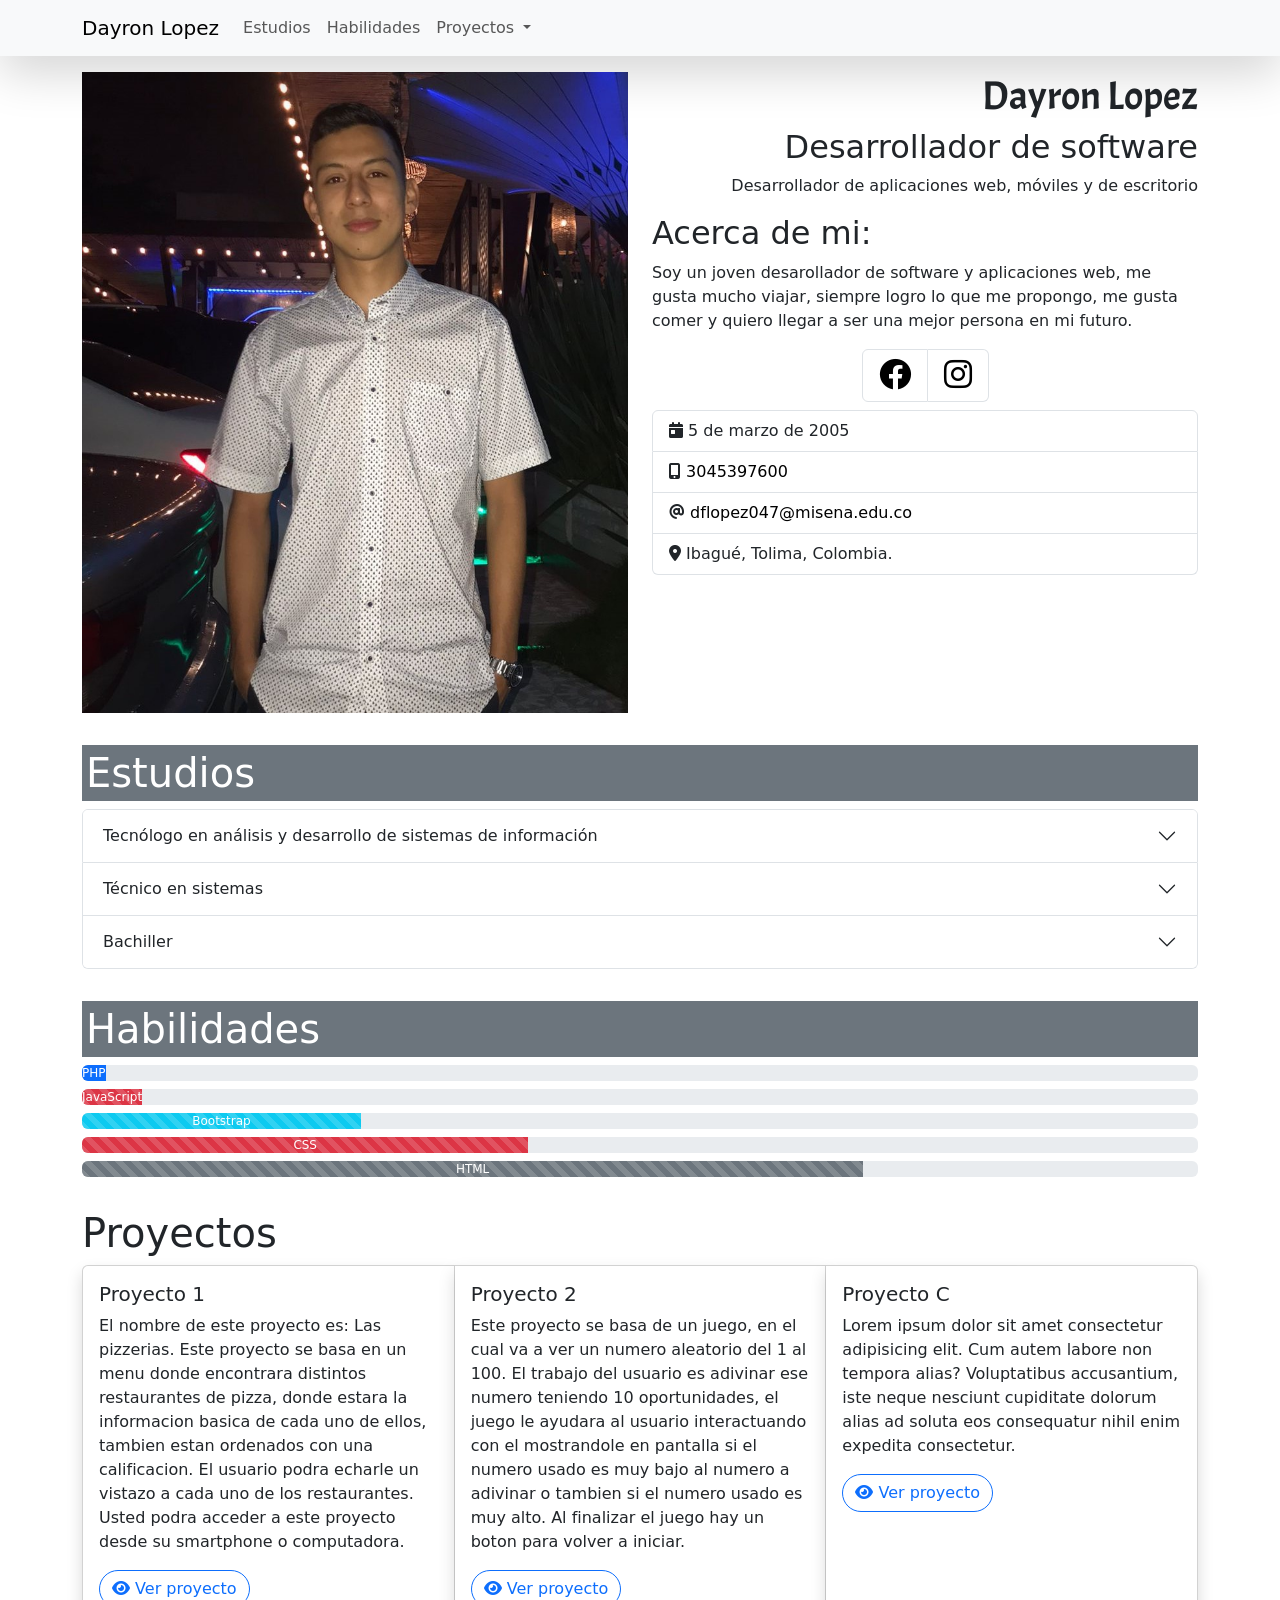
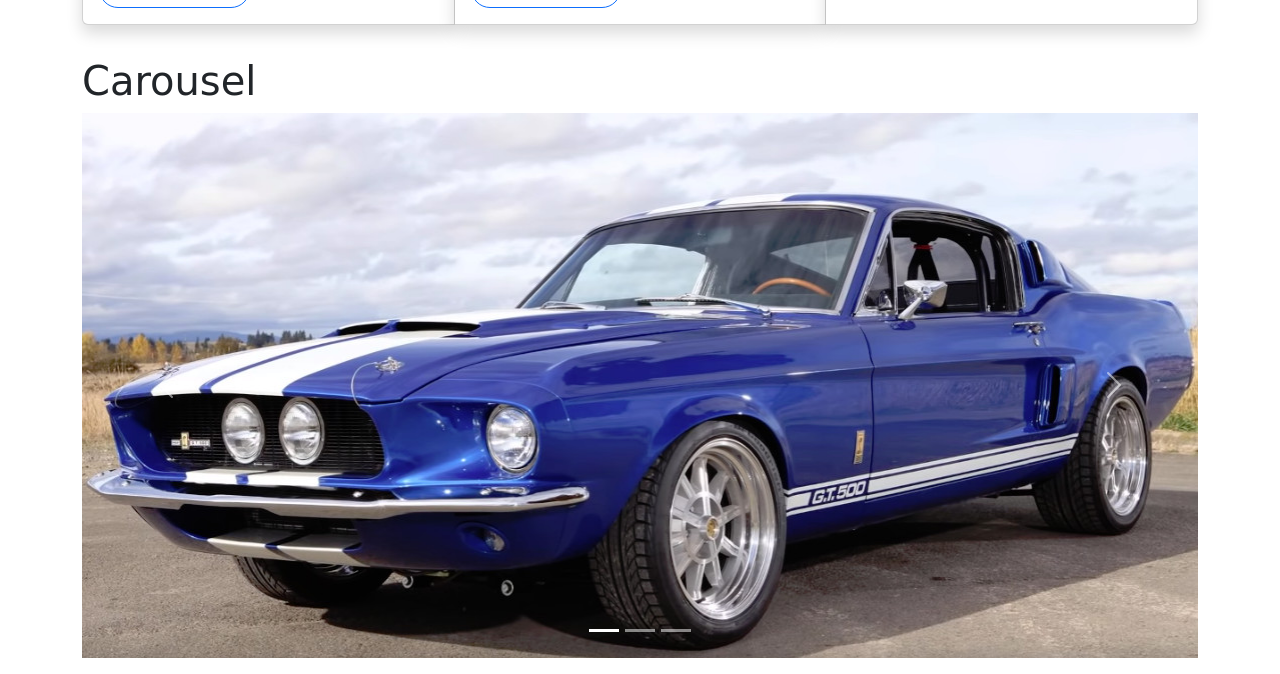
==== index.html @ 54135542 "first commit" ====
<!DOCTYPE html>
<html lang="es">

<head>
    <meta charset="UTF-8">
    <meta http-equiv="X-UA-Compatible" content="IE=edge">
    <meta name="viewport" content="width=device-width, initial-scale=1.0">
    <link href="https://cdn.jsdelivr.net/npm/bootstrap@5.1.3/dist/css/bootstrap.min.css" rel="stylesheet"
        integrity="sha384-1BmE4kWBq78iYhFldvKuhfTAU6auU8tT94WrHftjDbrCEXSU1oBoqyl2QvZ6jIW3" crossorigin="anonymous">
    <link rel="stylesheet" href="./assets/css/main.css">
    <link rel="stylesheet" href="./assets/css/fontawesome/css/all.min.css">
</head>

<body>
    <header id="inicio">
        <nav class="navbar navbar-expand-lg navbar-light bg-light shadow-lg">
            <div class="container">
                <a class="navbar-brand" href="#">Dayron Lopez</a>
                <button class="navbar-toggler" type="button" data-bs-toggle="collapse"
                    data-bs-target="#contenido-navbar" aria-controls="navbarNav" aria-expanded="false"
                    aria-label="Toggle navigation">
                    <span class="navbar-toggler-icon"></span>
                </button>
                <div class="collapse navbar-collapse" id="contenido-navbar">
                    <ul class="navbar-nav me-auto mb-2 mb-lg-0">
                        <li class="nav-item">
                            <a href="#estudios" class="nav-link">Estudios</a>
                        </li>
                        <li class="nav-item">
                            <a href="#habilidades" class="nav-link">Habilidades</a>
                        </li>
                        <li class="nav-item dropdown">
                            <a class="nav-link dropdown-toggle" href="#" id="dropProyectos" role="button"
                                data-bs-toggle="dropdown" aria-expanded="false">
                                Proyectos
                            </a>
                            <ul class="dropdown-menu" aria-labelledby="dropProyectos">
                                <li>
                                    <a href="#" class="dropdown-item">Proyecto 1</a>
                                </li>
                                <li>
                                    <a href="#" class="dropdown-item">Proyecto 2</a>
                                </li>
                                <li>
                                    <a href="#" class="dropdown-item">Proyecto 3</a>
                                </li>
                            </ul>
                        </li>
                    </ul>
                </div>
            </div>
        </nav>
    </header>
    <section class="py-3" id="main-info">
        <div class="container">
            <div class="row">
                <div class="col-sm-6">
                    <div class="d-flex justify-content-center">
                        <img src="./assets/img/foto perfil.jpg" alt="mi foto" class="img-fluid">
                    </div>
                </div>
                <div class="col-sm-6">
                    <div class="text-end">
                        <h1 class="text-ippercase pt-2 pt-sm-0" id="titulo">Dayron Lopez</h1>
                        <h2>Desarrollador de software</h2>
                        <p>Desarrollador de aplicaciones web, móviles y de escritorio</p>
                    </div>

                    <div>
                        <h2>Acerca de mi: </h2>
                        <p>Soy un joven desarollador de software y aplicaciones web, me gusta mucho viajar, siempre
                            logro lo que me propongo, me gusta comer y quiero llegar a ser una mejor persona en mi
                            futuro.</p>
                    </div>
                    <div class="d-flex justify-content-center">
                        <ul class="list-group list-group-horizontal">
                            <li class="list-group-item">
                                <a href="https://www.facebook.com/dayron.ferney.lopez.5460" target="_blank">
                                    <i class="fa-brands fa-facebook fa-2x"></i>
                                </a>
                            </li>
                            <li class="list-group-item">
                                <a href="https://www.instagram.com/invites/contact/?i=1sgaorzozsm0d&utm_content=50gyxjd"
                                    target="_blank">
                                    <i class="fa-brands fa-instagram fa-2x"></i>
                                </a>
                            </li>
                        </ul>
                    </div>
                    <ul class="list-group pt-2">
                        <li class="list-group-item">
                            <i class="fa-solid fa-calendar-day"></i>
                            5 de marzo de 2005
                        </li>
                        <li class="list-group-item">
                            <i class="fa-solid fa-mobile-screen-button"></i>
                            <a href="tel:+573045397600" class="text-decoration-none">3045397600</a>
                        </li>
                        <li class="list-group-item">
                            <i class="fa-solid fa-at"></i>
                            <a href="mailto:dflopez047@misena.edu.co"
                                class="text-decoration-none">dflopez047@misena.edu.co</a>
                        </li>
                        <li class="list-group-item">
                            <i class="fa-solid fa-location-dot"></i>
                            Ibagué, Tolima, Colombia.
                        </li>
                    </ul>
                </div>
            </div>
        </div>
    </section>
    <section class="py-3" id="estudios">
        <div class="container">
            <h1 class="bg-secondary p-1 text-white">Estudios</h1>
            <div class="accordion" id="acordeonEstudios">
                <div class="accordion-item">
                    <h2 class="accordion-header" id="headingOne">
                        <button class="accordion-button collapsed" type="button" data-bs-toggle="collapse"
                            data-bs-target="#uno" aria-expanded="false" aria-controls="uno">
                            Tecnólogo en análisis y desarrollo de sistemas de información
                        </button>
                    </h2>
                    <div id="uno" class="accordion-collapse collapse" aria-labelledby="estudio1"
                        data-bs-parent="#acordeonEstudios">
                        <div class="accordion-body">
                            <span class="fw-bold">Servicio Nacional de Aprendizaje SENA </span>2022
                        </div>
                    </div>
                </div>
                <div class="accordion-item">
                    <h2 class="accordion-header" id="dos">
                        <button class="accordion-button collapsed" type="button" data-bs-toggle="collapse"
                            data-bs-target="#estudio2" aria-expanded="false" aria-controls="dos">
                            Técnico en sistemas
                        </button>
                    </h2>
                    <div id="estudio2" class="accordion-collapse collapse" aria-labelledby="dos"
                        data-bs-parent="#acordeonEstudios">
                        <div class="accordion-body">
                            <span class="fw-bold">Servicio Nacional de Aprendizaje SENA </span> 2021
                        </div>
                    </div>
                </div>
                <div class="accordion-item">
                    <h2 class="accordion-header" id="tres">
                        <button class="accordion-button collapsed" type="button" data-bs-toggle="collapse"
                            data-bs-target="#estudio3" aria-expanded="false" aria-controls="tres">
                            Bachiller
                        </button>
                    </h2>
                    <div id="estudio3" class="accordion-collapse collapse" aria-labelledby="tres"
                        data-bs-parent="#acordeonEstudios">
                        <div class="accordion-body">
                            <span class="fw-bold">IET Carlos Lleras Restrepo</span> 2021
                        </div>
                    </div>
                </div>
            </div>
        </div>

    </section>
    <section class="py-3" id="habilidades">
        <div class="container">
            <h1 class="bg-secondary p-1 text-white">Habilidades</h1>
            <div class="progress">
                <div class="progress-bar" role="progressbar" aria-valuenow="0" aria-valuemin="0" aria-valuemax="100">PHP
                </div>
            </div>
            <div class="progress mt-2">
                <div class="progress-bar progress-bar-striped bg-danger" role="progressbar" aria-valuenow="0"
                    aria-valuemin="0" aria-valuemax="100">JavaScript</div>
            </div>
            <div class="progress mt-2">
                <div class="progress-bar progress-bar-striped bg-info" role="progressbar" style="width: 25%"
                    aria-valuenow="25" aria-valuemin="0" aria-valuemax="100">Bootstrap</div>
            </div>
            <div class="progress mt-2">
                <div class="progress-bar progress-bar-striped bg-danger" role="progressbar" style="width: 40%"
                    aria-valuenow="40" aria-valuemin="0" aria-valuemax="100">CSS</div>
            </div>
            <div class="progress mt-2">
                <div class="progress-bar progress-bar-striped progress-bar-animated progress-bar-striped bg-secondary"
                    role="progressbar" aria-valuenow="70" aria-valuemin="0" aria-valuemax="100" style="width: 70%">HTML
                </div>
            </div>
        </div>
    </section>
    <section class="py-3" id="proyectos">
        <div class="container">
            <h1>Proyectos</h1>
            <div class="row">
                <div class="card-group">
                    <div class="card shadow">
                        <div class="card-body">
                            <h5 class="clard title">Proyecto 1</h5>
                            <p>El nombre de este proyecto es: Las pizzerias. Este proyecto se basa en un menu donde encontrara distintos restaurantes de pizza, donde estara la informacion basica de cada uno de ellos, tambien estan ordenados con una calificacion. El usuario podra echarle un vistazo a cada uno de los restaurantes. Usted podra acceder a este proyecto desde su smartphone o computadora.</p>
                            <a href="https://github.com/Dayron54/Las-pizzerias.git" class="btn btn-outline-primary rounded-pill" data-bs-toggle="modal"
                                data-bs-target="#exampleModal">
                                <i class="fa-solid fa-eye"></i>
                                Ver proyecto
                            </a>
                            <!-- Modal -->
                            <div class="modal fade" id="exampleModal" tabindex="-1" aria-labelledby="exampleModalLabel"
                                aria-hidden="true">
                                <div class="modal-dialog modal-dialog-centered">
                                    <div class="modal-content ">
                                        <div class="modal-header">
                                            <h5 class="modal-title" id="exampleModalLabel">Proyecto 1</h5>
                                            <button type="button" class="btn-close" data-bs-dismiss="modal"
                                                aria-label="Close"></button>
                                        </div>
                                        <div class="modal-body">
                                            ¿Desea continuar a ver el proyecto?
                                        </div>
                                        <div class="modal-footer">
                                            <button type="button" class="btn btn-danger"
                                                data-bs-dismiss="modal">Cerrar</button>
                                            <a href="https://github.com/Dayron54/Las-pizzerias.git" target="_blank" class="btn btn-primary">Ir a repositorio</a>
                                        </div>
                                    </div>
                                </div>
                            </div>

                        </div>
                    </div>
                    <div class="card shadow">
                        <div class="card-body">
                            <h5 class="clard title">Proyecto 2</h5>
                            <p>Este proyecto se basa de un juego, en el cual va a ver un numero aleatorio del 1 al 100. El trabajo del usuario es adivinar ese numero teniendo 10 oportunidades, el juego le ayudara al usuario interactuando con el mostrandole en pantalla si el numero usado es muy bajo al numero a adivinar o tambien si el numero usado es muy alto. Al finalizar el juego hay un boton para volver a iniciar.</p>
                            <a href="https://github.com/Dayron54/juego.git" class="btn btn-outline-primary rounded-pill" data-bs-toggle="modal"
                                data-bs-target="#exampleModal2">
                                <i class="fa-solid fa-eye"></i>
                                Ver proyecto
                            </a>
                            <!-- Modal -->
                            <div class="modal fade" id="exampleModal2" tabindex="-1" aria-labelledby="exampleModalLabel2"
                                aria-hidden="true">
                                <div class="modal-dialog modal-dialog-centered">
                                    <div class="modal-content">
                                        <div class="modal-header">
                                            <h5 class="modal-title" id="exampleModalLabel">Proyecto 2</h5>
                                            <button type="button" class="btn-close" data-bs-dismiss="modal"
                                                aria-label="Close"></button>
                                        </div>
                                        <div class="modal-body">
                                            ¿Desea continuar a ver el proyecto?
                                        </div>
                                        <div class="modal-footer">
                                            <button type="button" class="btn btn-danger"
                                                data-bs-dismiss="modal">Cerrar</button>
                                                <a href="https://github.com/Dayron54/juego.git" target="_blank" class="btn btn-primary">Ir a repositorio</a>
                                        </div>
                                    </div>
                                </div>
                            </div>
                        </div>
                    </div>
                    <div class="card shadow">
                        <div class="card-body">
                            <h5 class="clard title">Proyecto C</h5>
                            <p>Lorem ipsum dolor sit amet consectetur adipisicing elit. Cum autem labore non tempora
                                alias? Voluptatibus accusantium, iste neque nesciunt cupiditate dolorum alias ad
                                soluta eos consequatur nihil enim expedita consectetur.</p>
                            <a href="" class="btn btn-outline-primary rounded-pill" data-bs-toggle="modal"
                                data-bs-target="#exampleModal3">
                                <i class="fa-solid fa-eye"></i>
                                Ver proyecto
                            </a>
                            <!-- Modal -->
                            <div class="modal fade" id="exampleModal3" tabindex="-1" aria-labelledby="exampleModalLabel3"
                                aria-hidden="true">
                                <div class="modal-dialog">
                                    <div class="modal-content">
                                        <div class="modal-header">
                                            <h5 class="modal-title" id="exampleModalLabel">Proyecto C</h5>
                                            <button type="button" class="btn-close" data-bs-dismiss="modal"
                                                aria-label="Close"></button>
                                        </div>
                                        <div class="modal-body">
                                            Este proyecto es distinto.
                                        </div>
                                        <div class="modal-footer">
                                            <button type="button" class="btn btn-danger"
                                                data-bs-dismiss="modal">Cerrar</button>
                                            <button type="button" class="btn btn-primary">Guardar</button>
                                        </div>
                                    </div>
                                </div>
                            </div>
                        </div>
                    </div>
                </div>
            </div>
        </div>
    </section>
    <section class="py-3">
        <div class="container">
            <h1>Carousel</h1>
            <div id="carouselExampleIndicators" class="carousel slide" data-bs-ride="carousel">
                <div class="carousel-indicators">
                    <button type="button" data-bs-target="#carouselExampleIndicators" data-bs-slide-to="0"
                        class="active" aria-current="true" aria-label="Slide 1"></button>
                    <button type="button" data-bs-target="#carouselExampleIndicators" data-bs-slide-to="1"
                        aria-label="Slide 2"></button>
                    <button type="button" data-bs-target="#carouselExampleIndicators" data-bs-slide-to="2"
                        aria-label="Slide 3"></button>
                </div>
                <div class="carousel-inner">
                    <div class="carousel-item active">
                        <img src="./assets/img/img1.jpg" class="d-block w-100" alt="img1" title="Ford Mustang">
                    </div>
                    <div class="carousel-item">
                        <a href="https://www.ford.mx/blog/legado/5-mustang-iconicos-historia-jul2021/" target="_blank">
                            <img src="./assets/img/img2.jpg" class="d-block w-100" alt="img2">
                        </a>
                    </div>
                    <div class="carousel-item">
                        <img src="./assets/img/img3.jpg" class="d-block w-100" alt="img3">
                    </div>
                </div>
                <button class="carousel-control-prev" type="button" data-bs-target="#carouselExampleIndicators"
                    data-bs-slide="prev">
                    <span class="carousel-control-prev-icon" aria-hidden="true"></span>
                    <span class="visually-hidden">Previous</span>
                </button>
                <button class="carousel-control-next" type="button" data-bs-target="#carouselExampleIndicators"
                    data-bs-slide="next">
                    <span class="carousel-control-next-icon" aria-hidden="true"></span>
                    <span class="visually-hidden">Next</span>
                </button>
            </div>
        </div>
    </section>

    <script src="https://cdn.jsdelivr.net/npm/bootstrap@5.1.3/dist/js/bootstrap.bundle.min.js"
        integrity="sha384-ka7Sk0Gln4gmtz2MlQnikT1wXgYsOg+OMhuP+IlRH9sENBO0LRn5q+8nbTov4+1p"
        crossorigin="anonymous"></script>
</body>

</html>
---- assets/css/main.css ----
@import url('https://fonts.googleapis.com/css2?family=Acme&display=swap');
#titulo{
    font-family: 'Acme', sans-serif;
}
li a{
    color: black;
}
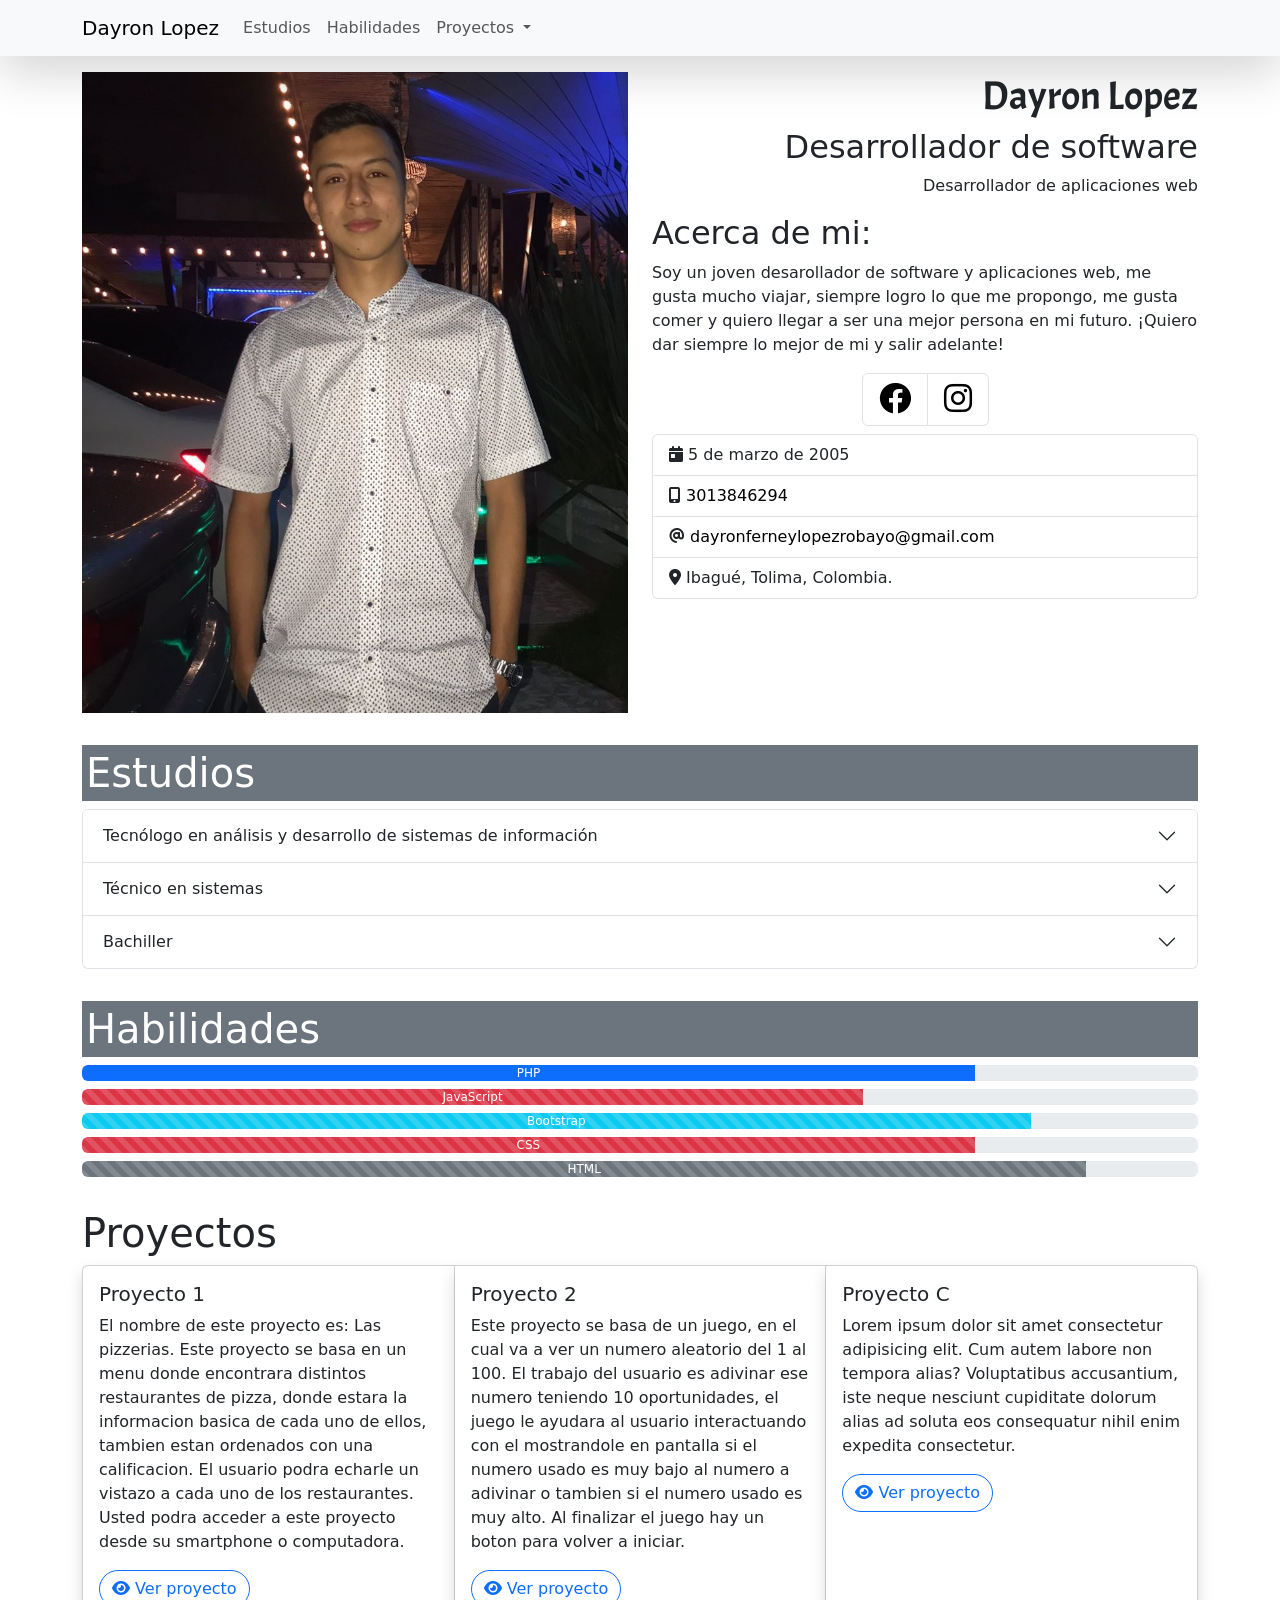
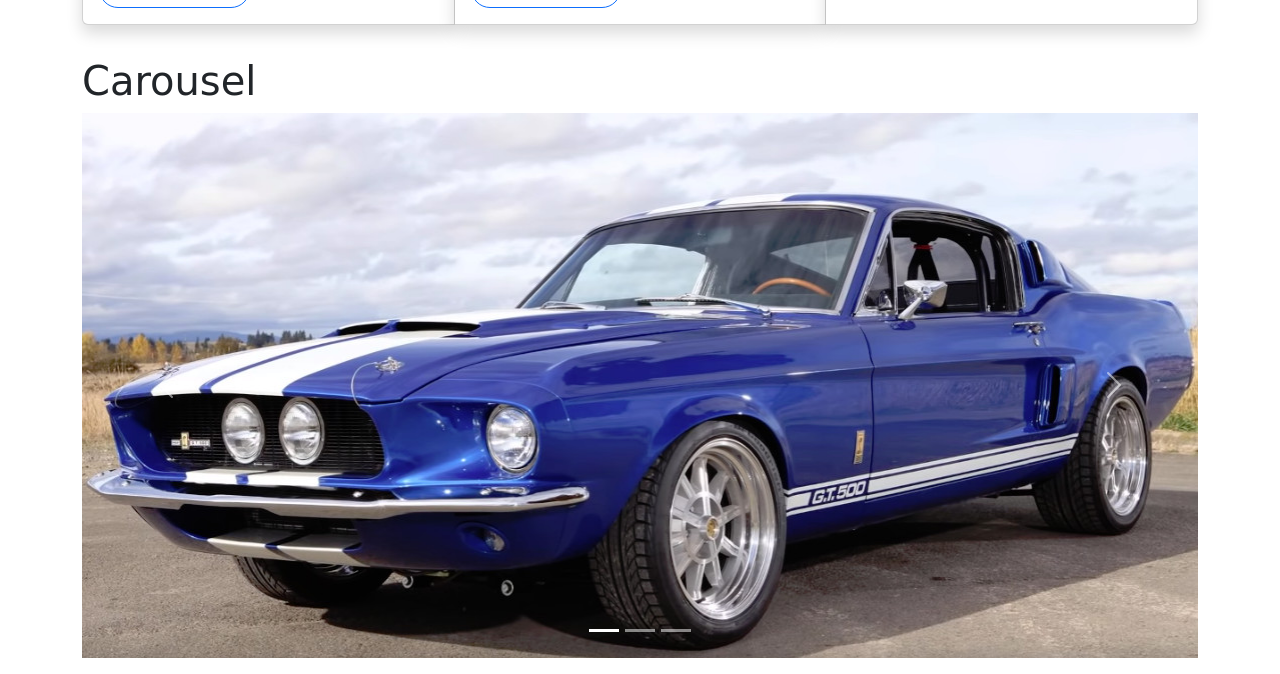
==== commit bcfa18d4: "un poco actualizado" ====
--- a/index.html
+++ b/index.html
@@ -63,14 +63,14 @@
                     <div class="text-end">
                         <h1 class="text-ippercase pt-2 pt-sm-0" id="titulo">Dayron Lopez</h1>
                         <h2>Desarrollador de software</h2>
-                        <p>Desarrollador de aplicaciones web, móviles y de escritorio</p>
+                        <p>Desarrollador de aplicaciones web</p>
                     </div>
 
                     <div>
                         <h2>Acerca de mi: </h2>
                         <p>Soy un joven desarollador de software y aplicaciones web, me gusta mucho viajar, siempre
                             logro lo que me propongo, me gusta comer y quiero llegar a ser una mejor persona en mi
-                            futuro.</p>
+                            futuro. ¡Quiero dar siempre lo mejor de mi y salir adelante!</p>
                     </div>
                     <div class="d-flex justify-content-center">
                         <ul class="list-group list-group-horizontal">
@@ -94,12 +94,12 @@
                         </li>
                         <li class="list-group-item">
                             <i class="fa-solid fa-mobile-screen-button"></i>
-                            <a href="tel:+573045397600" class="text-decoration-none">3045397600</a>
+                            <a href="tel:+573045397600" class="text-decoration-none">3013846294</a>
                         </li>
                         <li class="list-group-item">
                             <i class="fa-solid fa-at"></i>
                             <a href="mailto:dflopez047@misena.edu.co"
-                                class="text-decoration-none">dflopez047@misena.edu.co</a>
+                                class="text-decoration-none">dayronferneylopezrobayo@gmail.com</a>
                         </li>
                         <li class="list-group-item">
                             <i class="fa-solid fa-location-dot"></i>
@@ -164,24 +164,24 @@
         <div class="container">
             <h1 class="bg-secondary p-1 text-white">Habilidades</h1>
             <div class="progress">
-                <div class="progress-bar" role="progressbar" aria-valuenow="0" aria-valuemin="0" aria-valuemax="100">PHP
+                <div class="progress-bar" role="progressbar" style="width: 80%" aria-valuenow="80" aria-valuemin="0" aria-valuemax="100">PHP
                 </div>
             </div>
             <div class="progress mt-2">
-                <div class="progress-bar progress-bar-striped bg-danger" role="progressbar" aria-valuenow="0"
+                <div class="progress-bar progress-bar-striped bg-danger" role="progressbar" style="width: 70%" aria-valuenow="70"
                     aria-valuemin="0" aria-valuemax="100">JavaScript</div>
             </div>
             <div class="progress mt-2">
-                <div class="progress-bar progress-bar-striped bg-info" role="progressbar" style="width: 25%"
-                    aria-valuenow="25" aria-valuemin="0" aria-valuemax="100">Bootstrap</div>
+                <div class="progress-bar progress-bar-striped bg-info" role="progressbar" style="width: 85%"
+                    aria-valuenow="85" aria-valuemin="0" aria-valuemax="100">Bootstrap</div>
             </div>
             <div class="progress mt-2">
-                <div class="progress-bar progress-bar-striped bg-danger" role="progressbar" style="width: 40%"
-                    aria-valuenow="40" aria-valuemin="0" aria-valuemax="100">CSS</div>
+                <div class="progress-bar progress-bar-striped bg-danger" role="progressbar" style="width: 80%"
+                    aria-valuenow="80" aria-valuemin="0" aria-valuemax="100">CSS</div>
             </div>
             <div class="progress mt-2">
                 <div class="progress-bar progress-bar-striped progress-bar-animated progress-bar-striped bg-secondary"
-                    role="progressbar" aria-valuenow="70" aria-valuemin="0" aria-valuemax="100" style="width: 70%">HTML
+                    role="progressbar" aria-valuenow="90" aria-valuemin="0" aria-valuemax="100" style="width: 90%">HTML
                 </div>
             </div>
         </div>
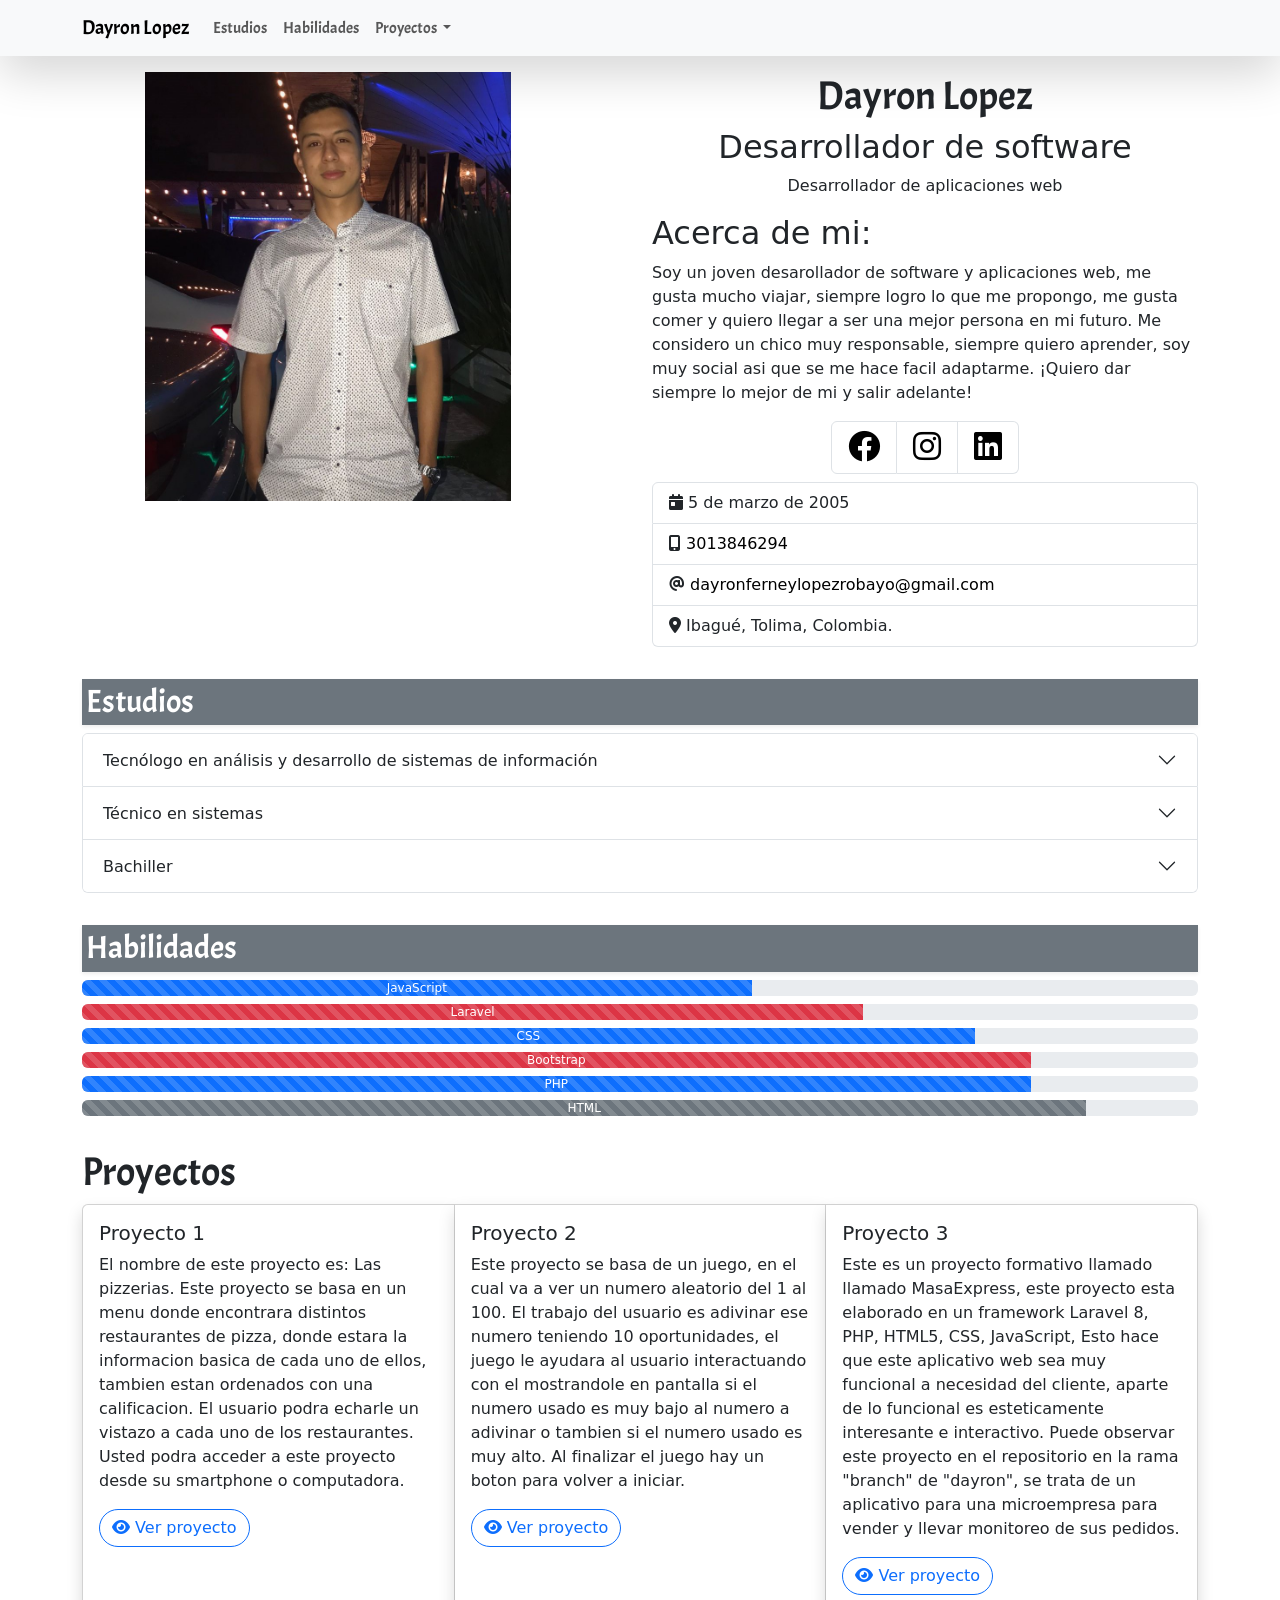
==== commit e07ce466: "Actualizado 85%" ====
--- a/index.html
+++ b/index.html
@@ -36,10 +36,10 @@
                             </a>
                             <ul class="dropdown-menu" aria-labelledby="dropProyectos">
                                 <li>
-                                    <a href="#" class="dropdown-item">Proyecto 1</a>
+                                    <a href="https://github.com/Dayron54/Las-pizzerias.git" class="dropdown-item">Proyecto 1</a>
                                 </li>
                                 <li>
-                                    <a href="#" class="dropdown-item">Proyecto 2</a>
+                                    <a href="https://github.com/Dayron54/juego.git" class="dropdown-item">Proyecto 2</a>
                                 </li>
                                 <li>
                                     <a href="#" class="dropdown-item">Proyecto 3</a>
@@ -60,7 +60,7 @@
                     </div>
                 </div>
                 <div class="col-sm-6">
-                    <div class="text-end">
+                    <div class="text-center">
                         <h1 class="text-ippercase pt-2 pt-sm-0" id="titulo">Dayron Lopez</h1>
                         <h2>Desarrollador de software</h2>
                         <p>Desarrollador de aplicaciones web</p>
@@ -70,7 +70,8 @@
                         <h2>Acerca de mi: </h2>
                         <p>Soy un joven desarollador de software y aplicaciones web, me gusta mucho viajar, siempre
                             logro lo que me propongo, me gusta comer y quiero llegar a ser una mejor persona en mi
-                            futuro. ¡Quiero dar siempre lo mejor de mi y salir adelante!</p>
+                            futuro. Me considero un chico muy responsable, siempre quiero aprender, soy muy social
+                            asi que se me hace facil adaptarme. ¡Quiero dar siempre lo mejor de mi y salir adelante!</p>
                     </div>
                     <div class="d-flex justify-content-center">
                         <ul class="list-group list-group-horizontal">
@@ -85,6 +86,12 @@
                                     <i class="fa-brands fa-instagram fa-2x"></i>
                                 </a>
                             </li>
+                            <li class="list-group-item">
+                                <a href="www.linkedin.com/in/dayron-lopez-922700263"
+                                    target="_blank">
+                                    <i class="fa-brands fa-linkedin fa-2x"></i>
+                                </a>
+                            </li>
                         </ul>
                     </div>
                     <ul class="list-group pt-2">
@@ -112,7 +119,7 @@
     </section>
     <section class="py-3" id="estudios">
         <div class="container">
-            <h1 class="bg-secondary p-1 text-white">Estudios</h1>
+            <h2 class="bg-secondary p-1 text-white shadow-sm" id="Estudios">Estudios</h2>
             <div class="accordion" id="acordeonEstudios">
                 <div class="accordion-item">
                     <h2 class="accordion-header" id="headingOne">
@@ -126,6 +133,13 @@
                         <div class="accordion-body">
                             <span class="fw-bold">Servicio Nacional de Aprendizaje SENA </span>2022
                         </div>
+                        <div class="accordion-body">
+                            <span class="fw-bold">Exaltación academica </span>2022
+                        </div>
+                        <div class="accordion-body">
+                            <span class="fw-bold">Participante en evento nacional de investigación RedCOLSI-Medellin </span>2022
+                        </div>
+
                     </div>
                 </div>
                 <div class="accordion-item">
@@ -162,22 +176,26 @@
     </section>
     <section class="py-3" id="habilidades">
         <div class="container">
-            <h1 class="bg-secondary p-1 text-white">Habilidades</h1>
-            <div class="progress">
-                <div class="progress-bar" role="progressbar" style="width: 80%" aria-valuenow="80" aria-valuemin="0" aria-valuemax="100">PHP
-                </div>
+            <h2 class="bg-secondary p-1 text-white shadow-sm" id="Habilidades">Habilidades</h2>
+            <div class="progress mt-2">
+                <div class="progress-bar progress-bar-striped" role="progressbar" style="width: 60%" aria-valuenow="60"
+                    aria-valuemin="0" aria-valuemax="100">JavaScript</div>
             </div>
             <div class="progress mt-2">
                 <div class="progress-bar progress-bar-striped bg-danger" role="progressbar" style="width: 70%" aria-valuenow="70"
-                    aria-valuemin="0" aria-valuemax="100">JavaScript</div>
-            </div>
-            <div class="progress mt-2">
-                <div class="progress-bar progress-bar-striped bg-info" role="progressbar" style="width: 85%"
-                    aria-valuenow="85" aria-valuemin="0" aria-valuemax="100">Bootstrap</div>
-            </div>
-            <div class="progress mt-2">
-                <div class="progress-bar progress-bar-striped bg-danger" role="progressbar" style="width: 80%"
-                    aria-valuenow="80" aria-valuemin="0" aria-valuemax="100">CSS</div>
+                    aria-valuemin="0" aria-valuemax="100">Laravel</div>
+            </div>
+            <div class="progress mt-2">
+                <div class="progress-bar progress-bar-striped" role="progressbar" style="width: 80%"
+                aria-valuenow="80" aria-valuemin="0" aria-valuemax="100">CSS</div>
+            </div>
+            <div class="progress mt-2">
+                <div class="progress-bar progress-bar-striped bg-danger" role="progressbar" style="width: 85%"
+                aria-valuenow="85" aria-valuemin="0" aria-valuemax="100">Bootstrap</div>
+            </div>
+            <div class="progress mt-2">
+                <div class="progress-bar progress-bar-striped" role="progressbar" style="width: 85%" aria-valuenow="85" aria-valuemin="0" aria-valuemax="100">PHP
+                </div>
             </div>
             <div class="progress mt-2">
                 <div class="progress-bar progress-bar-striped progress-bar-animated progress-bar-striped bg-secondary"
@@ -188,7 +206,7 @@
     </section>
     <section class="py-3" id="proyectos">
         <div class="container">
-            <h1>Proyectos</h1>
+            <h1 id="Proyectos">Proyectos</h1>
             <div class="row">
                 <div class="card-group">
                     <div class="card shadow">
@@ -258,10 +276,11 @@
                     </div>
                     <div class="card shadow">
                         <div class="card-body">
-                            <h5 class="clard title">Proyecto C</h5>
-                            <p>Lorem ipsum dolor sit amet consectetur adipisicing elit. Cum autem labore non tempora
-                                alias? Voluptatibus accusantium, iste neque nesciunt cupiditate dolorum alias ad
-                                soluta eos consequatur nihil enim expedita consectetur.</p>
+                            <h5 class="clard title">Proyecto 3</h5>
+                            <p>Este es un proyecto formativo llamado llamado MasaExpress, este proyecto esta elaborado en un framework Laravel 8, PHP, HTML5, CSS,
+                                 JavaScript, Esto hace que este aplicativo web sea muy funcional a necesidad del cliente, aparte de lo funcional es esteticamente interesante e interactivo.
+                                 Puede observar este proyecto en el repositorio en la rama "branch" de "dayron", se trata de un aplicativo para una microempresa para vender y llevar monitoreo de sus pedidos.
+                            </p>
                             <a href="" class="btn btn-outline-primary rounded-pill" data-bs-toggle="modal"
                                 data-bs-target="#exampleModal3">
                                 <i class="fa-solid fa-eye"></i>
@@ -270,20 +289,20 @@
                             <!-- Modal -->
                             <div class="modal fade" id="exampleModal3" tabindex="-1" aria-labelledby="exampleModalLabel3"
                                 aria-hidden="true">
-                                <div class="modal-dialog">
+                                <div class="modal-dialog modal-dialog-centered">
                                     <div class="modal-content">
                                         <div class="modal-header">
-                                            <h5 class="modal-title" id="exampleModalLabel">Proyecto C</h5>
+                                            <h5 class="modal-title" id="exampleModalLabel">Proyecto 3</h5>
                                             <button type="button" class="btn-close" data-bs-dismiss="modal"
                                                 aria-label="Close"></button>
                                         </div>
                                         <div class="modal-body">
-                                            Este proyecto es distinto.
+                                            ¿Desea continuar a ver el proyecto?
                                         </div>
                                         <div class="modal-footer">
                                             <button type="button" class="btn btn-danger"
                                                 data-bs-dismiss="modal">Cerrar</button>
-                                            <button type="button" class="btn btn-primary">Guardar</button>
+                                                <a href="https://github.com/Angy15/ProyectoFormativo.git" target="_blank" class="btn btn-primary">Ir a repositorio</a>
                                         </div>
                                     </div>
                                 </div>
@@ -294,7 +313,7 @@
             </div>
         </div>
     </section>
-    <section class="py-3">
+    <!-- <section class="py-3">
         <div class="container">
             <h1>Carousel</h1>
             <div id="carouselExampleIndicators" class="carousel slide" data-bs-ride="carousel">
@@ -331,7 +350,8 @@
                 </button>
             </div>
         </div>
-    </section>
+    </section> -->
+ 
 
     <script src="https://cdn.jsdelivr.net/npm/bootstrap@5.1.3/dist/js/bootstrap.bundle.min.js"
         integrity="sha384-ka7Sk0Gln4gmtz2MlQnikT1wXgYsOg+OMhuP+IlRH9sENBO0LRn5q+8nbTov4+1p"
--- a/assets/css/main.css
+++ b/assets/css/main.css
@@ -1,7 +1,22 @@
 @import url('https://fonts.googleapis.com/css2?family=Acme&display=swap');
-#titulo{
+#inicio
+{
     font-family: 'Acme', sans-serif;
 }
-li a{
+#titulo
+{
+    font-family: 'Acme', sans-serif;
+}
+li a
+{
     color: black;
 }
+img
+{
+    width: 67%;
+    margin-left: -10%;
+}
+#Estudios,#Habilidades,#Proyectos
+{
+    font-family: 'Acme', sans-serif;
+}
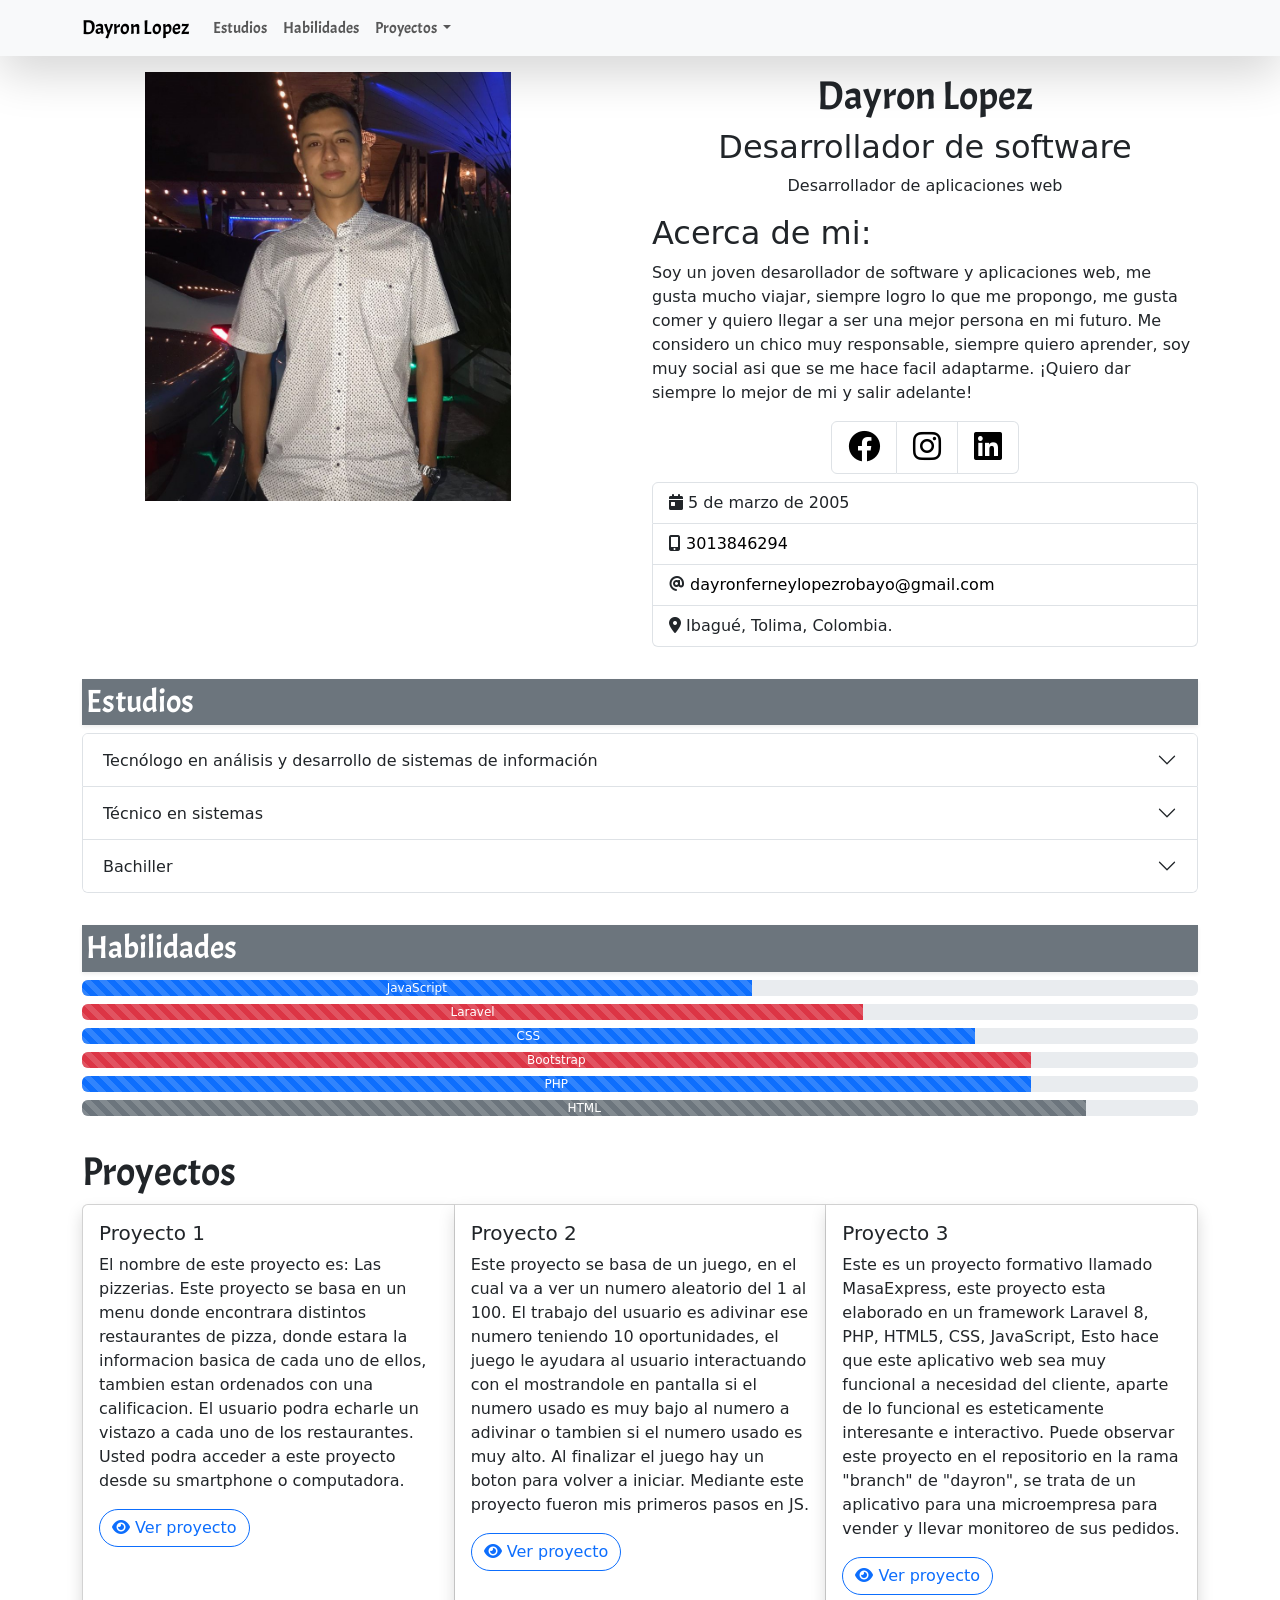
==== commit 428f1626: "actualizado 90%" ====
--- a/index.html
+++ b/index.html
@@ -42,7 +42,7 @@
                                     <a href="https://github.com/Dayron54/juego.git" class="dropdown-item">Proyecto 2</a>
                                 </li>
                                 <li>
-                                    <a href="#" class="dropdown-item">Proyecto 3</a>
+                                    <a href="https://github.com/Angy15/ProyectoFormativo.git" class="dropdown-item">Proyecto 3</a>
                                 </li>
                             </ul>
                         </li>
@@ -87,7 +87,7 @@
                                 </a>
                             </li>
                             <li class="list-group-item">
-                                <a href="www.linkedin.com/in/dayron-lopez-922700263"
+                                <a href="https://www.linkedin.com/in/dayron-lopez-922700263/"
                                     target="_blank">
                                     <i class="fa-brands fa-linkedin fa-2x"></i>
                                 </a>
@@ -245,7 +245,7 @@
                     <div class="card shadow">
                         <div class="card-body">
                             <h5 class="clard title">Proyecto 2</h5>
-                            <p>Este proyecto se basa de un juego, en el cual va a ver un numero aleatorio del 1 al 100. El trabajo del usuario es adivinar ese numero teniendo 10 oportunidades, el juego le ayudara al usuario interactuando con el mostrandole en pantalla si el numero usado es muy bajo al numero a adivinar o tambien si el numero usado es muy alto. Al finalizar el juego hay un boton para volver a iniciar.</p>
+                            <p>Este proyecto se basa de un juego, en el cual va a ver un numero aleatorio del 1 al 100. El trabajo del usuario es adivinar ese numero teniendo 10 oportunidades, el juego le ayudara al usuario interactuando con el mostrandole en pantalla si el numero usado es muy bajo al numero a adivinar o tambien si el numero usado es muy alto. Al finalizar el juego hay un boton para volver a iniciar. Mediante este proyecto fueron mis primeros pasos en JS.</p>
                             <a href="https://github.com/Dayron54/juego.git" class="btn btn-outline-primary rounded-pill" data-bs-toggle="modal"
                                 data-bs-target="#exampleModal2">
                                 <i class="fa-solid fa-eye"></i>
@@ -277,7 +277,7 @@
                     <div class="card shadow">
                         <div class="card-body">
                             <h5 class="clard title">Proyecto 3</h5>
-                            <p>Este es un proyecto formativo llamado llamado MasaExpress, este proyecto esta elaborado en un framework Laravel 8, PHP, HTML5, CSS,
+                            <p>Este es un proyecto formativo llamado MasaExpress, este proyecto esta elaborado en un framework Laravel 8, PHP, HTML5, CSS,
                                  JavaScript, Esto hace que este aplicativo web sea muy funcional a necesidad del cliente, aparte de lo funcional es esteticamente interesante e interactivo.
                                  Puede observar este proyecto en el repositorio en la rama "branch" de "dayron", se trata de un aplicativo para una microempresa para vender y llevar monitoreo de sus pedidos.
                             </p>
--- a/assets/css/main.css
+++ b/assets/css/main.css
@@ -1,5 +1,5 @@
 @import url('https://fonts.googleapis.com/css2?family=Acme&display=swap');
-#inicio
+#inicio,#Estudios,#Habilidades,#Proyectos
 {
     font-family: 'Acme', sans-serif;
 }
@@ -16,7 +16,3 @@
     width: 67%;
     margin-left: -10%;
 }
-#Estudios,#Habilidades,#Proyectos
-{
-    font-family: 'Acme', sans-serif;
-}
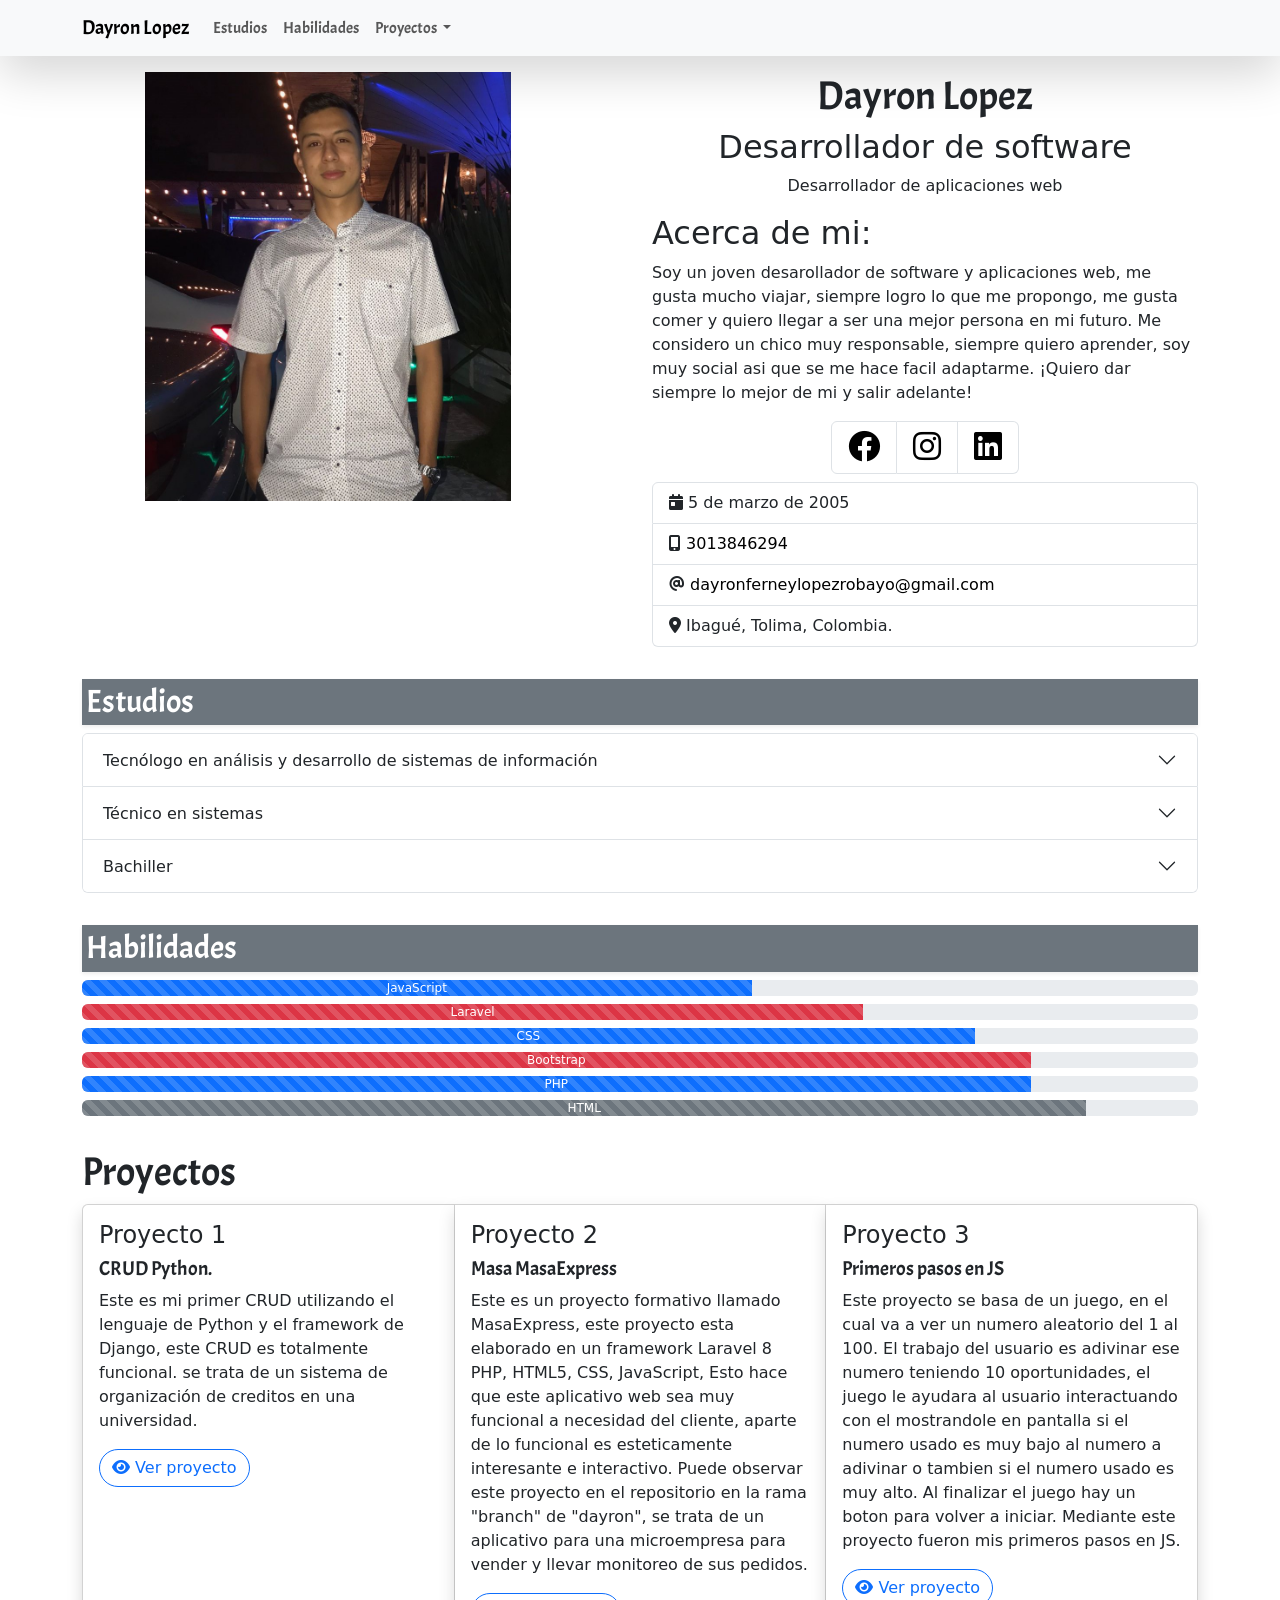
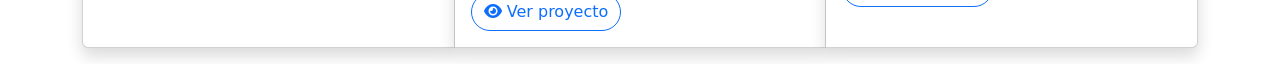
==== commit 1ee0f527: "ultima actualizacion 14-06-2023" ====
--- a/index.html
+++ b/index.html
@@ -211,9 +211,12 @@
                 <div class="card-group">
                     <div class="card shadow">
                         <div class="card-body">
-                            <h5 class="clard title">Proyecto 1</h5>
-                            <p>El nombre de este proyecto es: Las pizzerias. Este proyecto se basa en un menu donde encontrara distintos restaurantes de pizza, donde estara la informacion basica de cada uno de ellos, tambien estan ordenados con una calificacion. El usuario podra echarle un vistazo a cada uno de los restaurantes. Usted podra acceder a este proyecto desde su smartphone o computadora.</p>
-                            <a href="https://github.com/Dayron54/Las-pizzerias.git" class="btn btn-outline-primary rounded-pill" data-bs-toggle="modal"
+                            <h4 class="clard title">Proyecto 1</h4>
+                            <h5>CRUD Python.</h5>
+                            <p>Este es mi primer CRUD utilizando el lenguaje de Python y el framework de Django, este CRUD es totalmente
+                                funcional. se trata de un sistema de organización de creditos en una universidad.
+                            </p>
+                            <a href="https://github.com/Dayron54/Crud-Python" class="btn btn-outline-primary rounded-pill" data-bs-toggle="modal"
                                 data-bs-target="#exampleModal">
                                 <i class="fa-solid fa-eye"></i>
                                 Ver proyecto
@@ -222,7 +225,7 @@
                             <div class="modal fade" id="exampleModal" tabindex="-1" aria-labelledby="exampleModalLabel"
                                 aria-hidden="true">
                                 <div class="modal-dialog modal-dialog-centered">
-                                    <div class="modal-content ">
+                                    <div class="modal-content">
                                         <div class="modal-header">
                                             <h5 class="modal-title" id="exampleModalLabel">Proyecto 1</h5>
                                             <button type="button" class="btn-close" data-bs-dismiss="modal"
@@ -234,19 +237,22 @@
                                         <div class="modal-footer">
                                             <button type="button" class="btn btn-danger"
                                                 data-bs-dismiss="modal">Cerrar</button>
-                                            <a href="https://github.com/Dayron54/Las-pizzerias.git" target="_blank" class="btn btn-primary">Ir a repositorio</a>
+                                                <a href="https://github.com/Dayron54/Crud-Python" target="_blank" class="btn btn-primary">Ir a repositorio</a>
                                         </div>
                                     </div>
                                 </div>
                             </div>
-
-                        </div>
+                        </div>  
                     </div>
                     <div class="card shadow">
                         <div class="card-body">
-                            <h5 class="clard title">Proyecto 2</h5>
-                            <p>Este proyecto se basa de un juego, en el cual va a ver un numero aleatorio del 1 al 100. El trabajo del usuario es adivinar ese numero teniendo 10 oportunidades, el juego le ayudara al usuario interactuando con el mostrandole en pantalla si el numero usado es muy bajo al numero a adivinar o tambien si el numero usado es muy alto. Al finalizar el juego hay un boton para volver a iniciar. Mediante este proyecto fueron mis primeros pasos en JS.</p>
-                            <a href="https://github.com/Dayron54/juego.git" class="btn btn-outline-primary rounded-pill" data-bs-toggle="modal"
+                            <h4 class="clard title">Proyecto 2</h4>
+                            <h5>Masa MasaExpress</h5>
+                            <p>Este es un proyecto formativo llamado MasaExpress, este proyecto esta elaborado en un framework Laravel  8    PHP, HTML5, CSS,
+                                 JavaScript, Esto hace que este aplicativo web sea muy funcional a necesidad del cliente, aparte de lo funcional es esteticamente interesante e interactivo.
+                                 Puede observar este proyecto en el repositorio en la rama "branch" de "dayron", se trata de un aplicativo para una microempresa para vender y llevar monitoreo de sus pedidos.
+                            </p>
+                            <a href="" class="btn btn-outline-primary rounded-pill" data-bs-toggle="modal"
                                 data-bs-target="#exampleModal2">
                                 <i class="fa-solid fa-eye"></i>
                                 Ver proyecto
@@ -267,21 +273,20 @@
                                         <div class="modal-footer">
                                             <button type="button" class="btn btn-danger"
                                                 data-bs-dismiss="modal">Cerrar</button>
-                                                <a href="https://github.com/Dayron54/juego.git" target="_blank" class="btn btn-primary">Ir a repositorio</a>
+                                                <a href="https://github.com/Angy15/ProyectoFormativo.git" target="_blank" class="btn btn-primary">Ir a repositorio</a>
                                         </div>
                                     </div>
                                 </div>
                             </div>
                         </div>
+                        
                     </div>
                     <div class="card shadow">
                         <div class="card-body">
-                            <h5 class="clard title">Proyecto 3</h5>
-                            <p>Este es un proyecto formativo llamado MasaExpress, este proyecto esta elaborado en un framework Laravel 8, PHP, HTML5, CSS,
-                                 JavaScript, Esto hace que este aplicativo web sea muy funcional a necesidad del cliente, aparte de lo funcional es esteticamente interesante e interactivo.
-                                 Puede observar este proyecto en el repositorio en la rama "branch" de "dayron", se trata de un aplicativo para una microempresa para vender y llevar monitoreo de sus pedidos.
-                            </p>
-                            <a href="" class="btn btn-outline-primary rounded-pill" data-bs-toggle="modal"
+                            <h4 class="clard title">Proyecto 3</h4>
+                            <h5>Primeros pasos en JS</h5>
+                            <p>Este proyecto se basa de un juego, en el cual va a ver un numero aleatorio del 1 al 100. El trabajo del usuario es adivinar ese numero teniendo 10 oportunidades, el juego le ayudara al usuario interactuando con el mostrandole en pantalla si el numero usado es muy bajo al numero a adivinar o tambien si el numero usado es muy alto. Al finalizar el juego hay un boton para volver a iniciar. Mediante este proyecto fueron mis primeros pasos en JS.</p>
+                            <a href="https://github.com/Dayron54/juego.git" class="btn btn-outline-primary rounded-pill" data-bs-toggle="modal"
                                 data-bs-target="#exampleModal3">
                                 <i class="fa-solid fa-eye"></i>
                                 Ver proyecto
@@ -302,7 +307,7 @@
                                         <div class="modal-footer">
                                             <button type="button" class="btn btn-danger"
                                                 data-bs-dismiss="modal">Cerrar</button>
-                                                <a href="https://github.com/Angy15/ProyectoFormativo.git" target="_blank" class="btn btn-primary">Ir a repositorio</a>
+                                                <a href="https://github.com/Dayron54/juego.git" target="_blank" class="btn btn-primary">Ir a repositorio</a>
                                         </div>
                                     </div>
                                 </div>
--- a/assets/css/main.css
+++ b/assets/css/main.css
@@ -3,7 +3,7 @@
 {
     font-family: 'Acme', sans-serif;
 }
-#titulo
+#titulo,h5
 {
     font-family: 'Acme', sans-serif;
 }
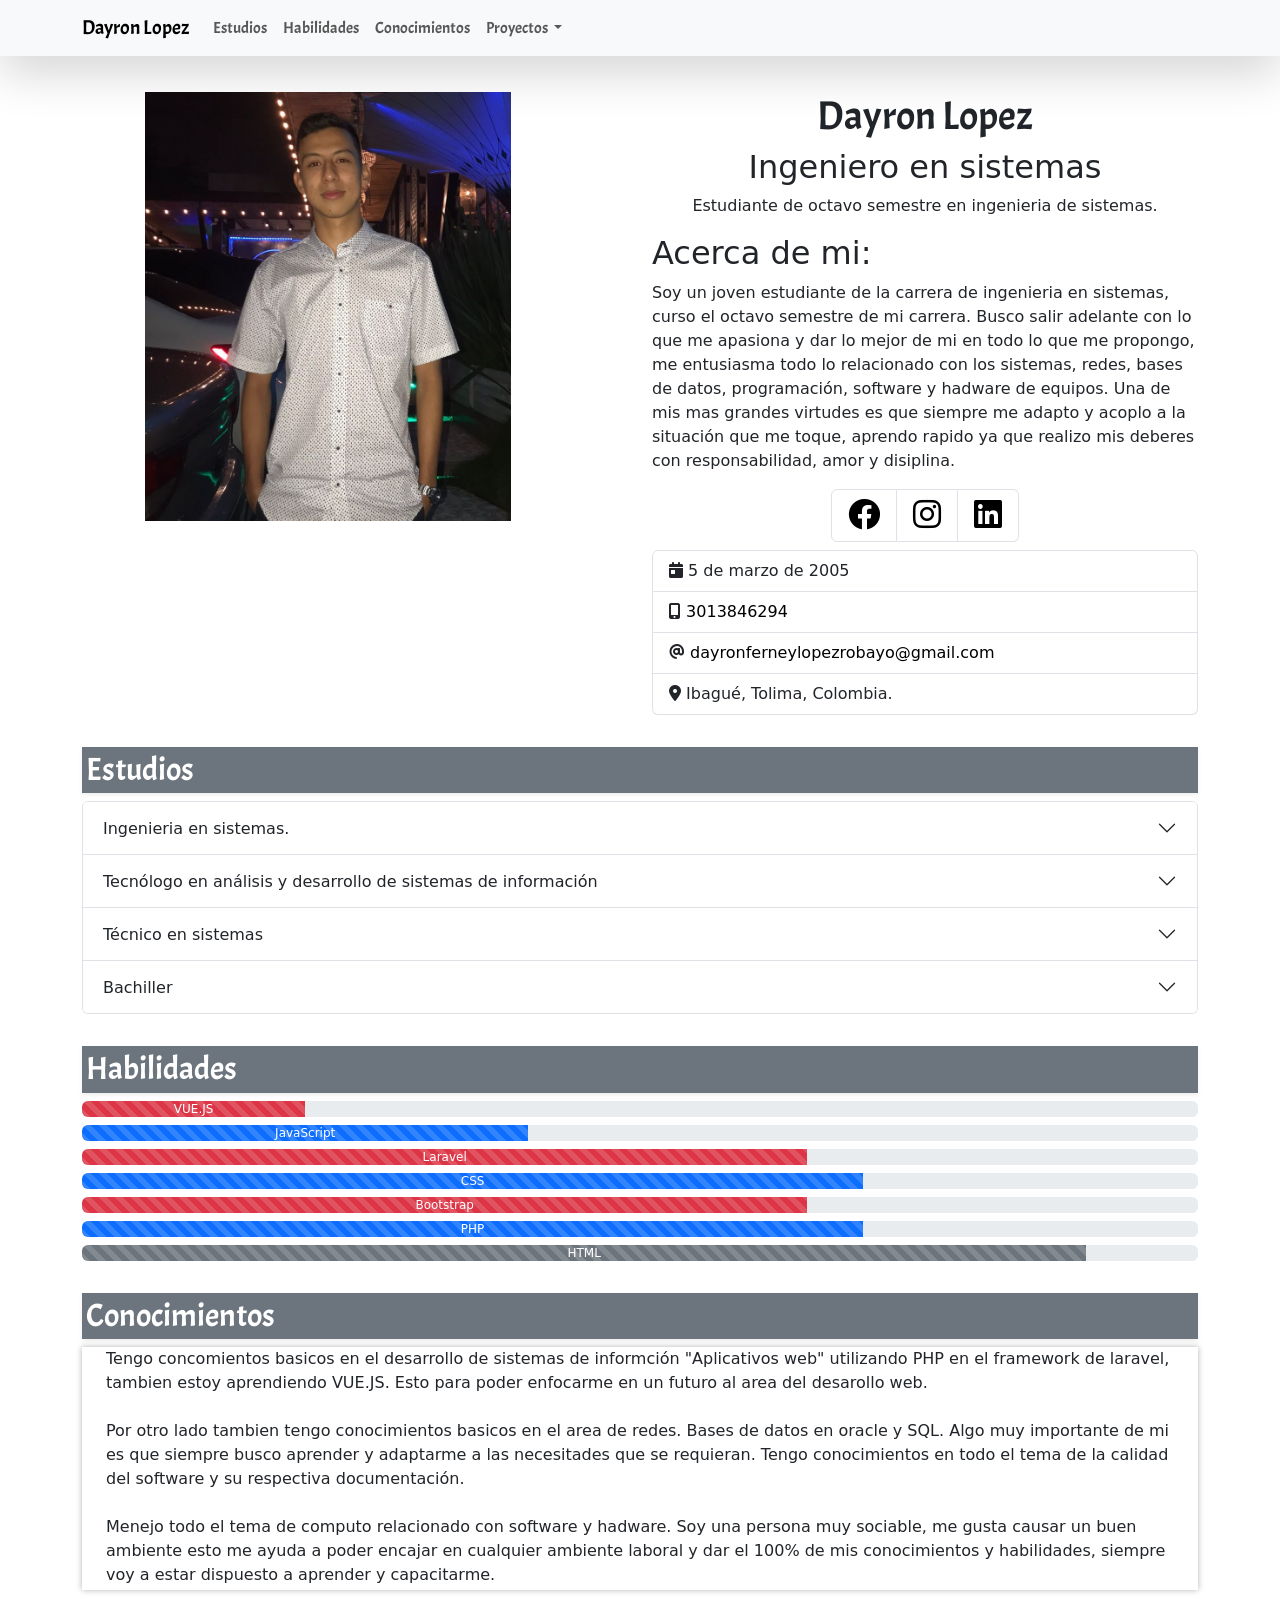
==== commit 8e21739a: "actualización 2024 75%" ====
--- a/index.html
+++ b/index.html
@@ -28,6 +28,9 @@
                         </li>
                         <li class="nav-item">
                             <a href="#habilidades" class="nav-link">Habilidades</a>
+                        </li>
+                        <li class="nav-item">
+                            <a href="#Conocimientos" class="nav-link">Conocimientos</a>
                         </li>
                         <li class="nav-item dropdown">
                             <a class="nav-link dropdown-toggle" href="#" id="dropProyectos" role="button"
@@ -51,29 +54,32 @@
             </div>
         </nav>
     </header>
-    <section class="py-3" id="main-info">
-        <div class="container">
-            <div class="row">
-                <div class="col-sm-6">
-                    <div class="d-flex justify-content-center">
-                        <img src="./assets/img/foto perfil.jpg" alt="mi foto" class="img-fluid">
-                    </div>
-                </div>
-                <div class="col-sm-6">
-                    <div class="text-center">
-                        <h1 class="text-ippercase pt-2 pt-sm-0" id="titulo">Dayron Lopez</h1>
-                        <h2>Desarrollador de software</h2>
-                        <p>Desarrollador de aplicaciones web</p>
-                    </div>
-
+    <section class="py-3" id="contenido">
+
+        <section class="py-3" id="main-info">
+            <div class="container">
+                <div class="row">
+                    <div class="col-sm-6">
+                        <div class="d-flex justify-content-center">
+                            <img src="./assets/img/foto perfil.jpg" alt="mi foto" class="img-fluid">
+                        </div>
+                    </div>
+                    <div class="col-sm-6">
+                        <div class="text-center">
+                            <h1 class="text-ippercase pt-2 pt-sm-0" id="titulo">Dayron Lopez</h1>
+                        <h2>Ingeniero en sistemas</h2>
+                        <p>Estudiante de octavo semestre en ingenieria de sistemas.</p>
+                    </div>
+                    
                     <div>
-                        <h2>Acerca de mi: </h2>
-                        <p>Soy un joven desarollador de software y aplicaciones web, me gusta mucho viajar, siempre
-                            logro lo que me propongo, me gusta comer y quiero llegar a ser una mejor persona en mi
-                            futuro. Me considero un chico muy responsable, siempre quiero aprender, soy muy social
-                            asi que se me hace facil adaptarme. ¡Quiero dar siempre lo mejor de mi y salir adelante!</p>
-                    </div>
-                    <div class="d-flex justify-content-center">
+                        <h2>Acerca de mi:</h2>
+                        <p>Soy un joven estudiante de la carrera de ingenieria en sistemas, curso el octavo semestre de mi carrera.
+                            Busco salir adelante con lo que me apasiona y dar lo mejor de mi en todo lo que me propongo, me entusiasma todo
+                            lo relacionado con los sistemas, redes, bases de datos, programación, software y hadware de equipos. Una de mis 
+                            mas grandes virtudes es que siempre me adapto y acoplo a la situación que me toque, aprendo rapido ya 
+                            que realizo mis deberes con responsabilidad, amor y disiplina.</p>
+                        </div>
+                        <div class="d-flex justify-content-center">
                         <ul class="list-group list-group-horizontal">
                             <li class="list-group-item">
                                 <a href="https://www.facebook.com/dayron.ferney.lopez.5460" target="_blank">
@@ -81,16 +87,16 @@
                                 </a>
                             </li>
                             <li class="list-group-item">
-                                <a href="https://www.instagram.com/invites/contact/?i=1sgaorzozsm0d&utm_content=50gyxjd"
-                                    target="_blank">
-                                    <i class="fa-brands fa-instagram fa-2x"></i>
-                                </a>
-                            </li>
-                            <li class="list-group-item">
-                                <a href="https://www.linkedin.com/in/dayron-lopez-922700263/"
-                                    target="_blank">
-                                    <i class="fa-brands fa-linkedin fa-2x"></i>
-                                </a>
+                                <a href="https://www.instagram.com/dayron_54?igsh=MWJrYmp1ZGlqdDViNQ%3D%3D&utm_source=qr"
+                                target="_blank">
+                                <i class="fa-brands fa-instagram fa-2x"></i>
+                            </a>
+                        </li>
+                        <li class="list-group-item">
+                            <a href="https://www.linkedin.com/in/dayron-lopez-922700263/"
+                            target="_blank">
+                            <i class="fa-brands fa-linkedin fa-2x"></i>
+                        </a>
                             </li>
                         </ul>
                     </div>
@@ -106,7 +112,7 @@
                         <li class="list-group-item">
                             <i class="fa-solid fa-at"></i>
                             <a href="mailto:dflopez047@misena.edu.co"
-                                class="text-decoration-none">dayronferneylopezrobayo@gmail.com</a>
+                            class="text-decoration-none">dayronferneylopezrobayo@gmail.com</a>
                         </li>
                         <li class="list-group-item">
                             <i class="fa-solid fa-location-dot"></i>
@@ -116,20 +122,34 @@
                 </div>
             </div>
         </div>
-    </section>
-    <section class="py-3" id="estudios">
+        </section>
+        <section class="py-3" id="estudios">
         <div class="container">
             <h2 class="bg-secondary p-1 text-white shadow-sm" id="Estudios">Estudios</h2>
             <div class="accordion" id="acordeonEstudios">
                 <div class="accordion-item">
-                    <h2 class="accordion-header" id="headingOne">
+                    <h2 class="accordion-header" id="estudio4">
                         <button class="accordion-button collapsed" type="button" data-bs-toggle="collapse"
-                            data-bs-target="#uno" aria-expanded="false" aria-controls="uno">
-                            Tecnólogo en análisis y desarrollo de sistemas de información
-                        </button>
-                    </h2>
-                    <div id="uno" class="accordion-collapse collapse" aria-labelledby="estudio1"
-                        data-bs-parent="#acordeonEstudios">
+                        data-bs-target="#cuatro" aria-expanded="false" aria-controls="cuatro">
+                        Ingenieria en sistemas.
+                    </button>
+                </h2>
+                <div id="cuatro" class="accordion-collapse collapse" aria-labelledby="cuatro"
+                data-bs-parent="#acordeonEstudios">
+                <div class="accordion-body">
+                    <span class="fw-bold">CUN: Corporación Unificada Nacional de Educación Superior</span> - Cursando 8 semestre.
+                </div>
+            </div>
+        </div>
+        <div class="accordion-item">
+            <h2 class="accordion-header" id="headingOne">
+                <button class="accordion-button collapsed" type="button" data-bs-toggle="collapse"
+                data-bs-target="#uno" aria-expanded="false" aria-controls="uno">
+                Tecnólogo en análisis y desarrollo de sistemas de información
+            </button>
+        </h2>
+        <div id="uno" class="accordion-collapse collapse" aria-labelledby="estudio1"
+        data-bs-parent="#acordeonEstudios">
                         <div class="accordion-body">
                             <span class="fw-bold">Servicio Nacional de Aprendizaje SENA </span>2022
                         </div>
@@ -139,186 +159,206 @@
                         <div class="accordion-body">
                             <span class="fw-bold">Participante en evento nacional de investigación RedCOLSI-Medellin </span>2022
                         </div>
-
+                        
                     </div>
                 </div>
                 <div class="accordion-item">
                     <h2 class="accordion-header" id="dos">
                         <button class="accordion-button collapsed" type="button" data-bs-toggle="collapse"
-                            data-bs-target="#estudio2" aria-expanded="false" aria-controls="dos">
-                            Técnico en sistemas
-                        </button>
-                    </h2>
-                    <div id="estudio2" class="accordion-collapse collapse" aria-labelledby="dos"
-                        data-bs-parent="#acordeonEstudios">
-                        <div class="accordion-body">
-                            <span class="fw-bold">Servicio Nacional de Aprendizaje SENA </span> 2021
-                        </div>
-                    </div>
+                        data-bs-target="#estudio2" aria-expanded="false" aria-controls="dos">
+                        Técnico en sistemas
+                    </button>
+                </h2>
+                <div id="estudio2" class="accordion-collapse collapse" aria-labelledby="dos"
+                data-bs-parent="#acordeonEstudios">
+                <div class="accordion-body">
+                    <span class="fw-bold">Servicio Nacional de Aprendizaje SENA </span> 2021
+                </div>
+            </div>
                 </div>
                 <div class="accordion-item">
                     <h2 class="accordion-header" id="tres">
                         <button class="accordion-button collapsed" type="button" data-bs-toggle="collapse"
-                            data-bs-target="#estudio3" aria-expanded="false" aria-controls="tres">
-                            Bachiller
-                        </button>
-                    </h2>
-                    <div id="estudio3" class="accordion-collapse collapse" aria-labelledby="tres"
-                        data-bs-parent="#acordeonEstudios">
-                        <div class="accordion-body">
-                            <span class="fw-bold">IET Carlos Lleras Restrepo</span> 2021
-                        </div>
-                    </div>
-                </div>
-            </div>
-        </div>
-
-    </section>
-    <section class="py-3" id="habilidades">
+                        data-bs-target="#estudio3" aria-expanded="false" aria-controls="tres">
+                        Bachiller
+                    </button>
+                </h2>
+                <div id="estudio3" class="accordion-collapse collapse" aria-labelledby="tres"
+                data-bs-parent="#acordeonEstudios">
+                <div class="accordion-body">
+                    <span class="fw-bold">IET Carlos Lleras Restrepo</span> 2021
+                </div>
+            </div>
+        </div>
+    </div>
+</div>
+
+        </section>
+        <section class="py-3" id="habilidades">
         <div class="container">
             <h2 class="bg-secondary p-1 text-white shadow-sm" id="Habilidades">Habilidades</h2>
             <div class="progress mt-2">
-                <div class="progress-bar progress-bar-striped" role="progressbar" style="width: 60%" aria-valuenow="60"
-                    aria-valuemin="0" aria-valuemax="100">JavaScript</div>
-            </div>
-            <div class="progress mt-2">
-                <div class="progress-bar progress-bar-striped bg-danger" role="progressbar" style="width: 70%" aria-valuenow="70"
-                    aria-valuemin="0" aria-valuemax="100">Laravel</div>
-            </div>
-            <div class="progress mt-2">
-                <div class="progress-bar progress-bar-striped" role="progressbar" style="width: 80%"
-                aria-valuenow="80" aria-valuemin="0" aria-valuemax="100">CSS</div>
-            </div>
-            <div class="progress mt-2">
-                <div class="progress-bar progress-bar-striped bg-danger" role="progressbar" style="width: 85%"
-                aria-valuenow="85" aria-valuemin="0" aria-valuemax="100">Bootstrap</div>
-            </div>
-            <div class="progress mt-2">
-                <div class="progress-bar progress-bar-striped" role="progressbar" style="width: 85%" aria-valuenow="85" aria-valuemin="0" aria-valuemax="100">PHP
+                <div class="progress-bar progress-bar-striped progress-bar-animated bg-danger" role="progressbar" style="width: 20%" aria-valuenow="20"
+                aria-valuemin="20" aria-valuemax="100">VUE.JS</div>
+            </div>
+            <div class="progress mt-2">
+                <div class="progress-bar progress-bar-striped progress-bar-animated" role="progressbar" style="width: 40%" aria-valuenow="40"
+                aria-valuemin="40" aria-valuemax="100">JavaScript</div>
+            </div>
+            <div class="progress mt-2">
+                <div class="progress-bar progress-bar-striped bg-danger progress-bar-animated" role="progressbar" style="width: 65%" aria-valuenow="65"
+                aria-valuemin="65" aria-valuemax="100">Laravel</div>
+            </div>
+            <div class="progress mt-2">
+                <div class="progress-bar progress-bar-striped progress-bar-animated" role="progressbar" style="width: 70%"
+                aria-valuenow="70" aria-valuemin="70" aria-valuemax="100">CSS</div>
+            </div>
+            <div class="progress mt-2">
+                <div class="progress-bar progress-bar-striped bg-danger progress-bar-animated" role="progressbar" style="width: 65%"
+                aria-valuenow="65" aria-valuemin="65" aria-valuemax="100">Bootstrap</div>
+            </div>
+            <div class="progress mt-2">
+                <div class="progress-bar progress-bar-striped progress-bar-animated" role="progressbar" style="width: 70%" aria-valuenow="70" aria-valuemin="0" aria-valuemax="100">PHP
                 </div>
             </div>
             <div class="progress mt-2">
                 <div class="progress-bar progress-bar-striped progress-bar-animated progress-bar-striped bg-secondary"
-                    role="progressbar" aria-valuenow="90" aria-valuemin="0" aria-valuemax="100" style="width: 90%">HTML
-                </div>
-            </div>
-        </div>
-    </section>
-    <section class="py-3" id="proyectos">
-        <div class="container">
-            <h1 id="Proyectos">Proyectos</h1>
-            <div class="row">
-                <div class="card-group">
-                    <div class="card shadow">
-                        <div class="card-body">
-                            <h4 class="clard title">Proyecto 1</h4>
+                role="progressbar" aria-valuenow="90" aria-valuemin="0" aria-valuemax="100" style="width: 90%">HTML
+            </div>
+        </div>
+    </div>
+        </section>
+        <section class="py-3" id="conocimientos">
+            <div class="container">
+                <h2 class="bg-secondary p-1 text-white shadow-sm" id="tituloConocimientos">Conocimientos</h2>
+                <div class="px-4" id="infoConocimientos">
+                    Tengo concomientos basicos en el desarrollo de sistemas de informción "Aplicativos web" utilizando PHP en el framework de
+                    laravel, tambien estoy aprendiendo VUE.JS. Esto para poder enfocarme en un futuro al area del desarollo web. <br><br>
+                    Por otro lado tambien tengo conocimientos basicos en el area de redes. Bases de datos en oracle y SQL. Algo muy importante 
+                    de mi es que siempre busco aprender y adaptarme a las necesitades que se requieran. Tengo conocimientos en todo el tema de la 
+                    calidad del software y su respectiva documentación. <br> <br> Menejo todo el tema de computo relacionado con software y hadware.
+                    Soy una persona muy sociable, me gusta causar un buen ambiente esto me ayuda a poder encajar en cualquier ambiente laboral y dar el
+                    100% de mis conocimientos y habilidades, siempre voy a estar dispuesto a aprender y capacitarme. 
+                </div>
+                
+            </div>
+        </section>
+        <!-- <section class="py-3" id="proyectos">
+    <div class="container">
+        <h1 id="Proyectos">Proyectos</h1>
+        <div class="row">
+            <div class="card-group">
+                <div class="card shadow">
+                    <div class="card-body">
+                        <h4 class="clard title">Proyecto 1</h4>
                             <h5>CRUD Python.</h5>
                             <p>Este es mi primer CRUD utilizando el lenguaje de Python y el framework de Django, este CRUD es totalmente
                                 funcional. se trata de un sistema de organización de creditos en una universidad.
                             </p>
                             <a href="https://github.com/Dayron54/Crud-Python" class="btn btn-outline-primary rounded-pill" data-bs-toggle="modal"
-                                data-bs-target="#exampleModal">
-                                <i class="fa-solid fa-eye"></i>
-                                Ver proyecto
-                            </a>
-                            <!-- Modal -->
-                            <div class="modal fade" id="exampleModal" tabindex="-1" aria-labelledby="exampleModalLabel"
-                                aria-hidden="true">
-                                <div class="modal-dialog modal-dialog-centered">
-                                    <div class="modal-content">
-                                        <div class="modal-header">
-                                            <h5 class="modal-title" id="exampleModalLabel">Proyecto 1</h5>
-                                            <button type="button" class="btn-close" data-bs-dismiss="modal"
-                                                aria-label="Close"></button>
-                                        </div>
-                                        <div class="modal-body">
-                                            ¿Desea continuar a ver el proyecto?
-                                        </div>
-                                        <div class="modal-footer">
-                                            <button type="button" class="btn btn-danger"
-                                                data-bs-dismiss="modal">Cerrar</button>
-                                                <a href="https://github.com/Dayron54/Crud-Python" target="_blank" class="btn btn-primary">Ir a repositorio</a>
-                                        </div>
-                                    </div>
+                            data-bs-target="#exampleModal">
+                            <i class="fa-solid fa-eye"></i>
+                            Ver proyecto
+                        </a>
+                        <-- Modal --
+                        <div class="modal fade" id="exampleModal" tabindex="-1" aria-labelledby="exampleModalLabel"
+                        aria-hidden="true">
+                        <div class="modal-dialog modal-dialog-centered">
+                            <div class="modal-content">
+                                <div class="modal-header">
+                                    <h5 class="modal-title" id="exampleModalLabel">Proyecto 1</h5>
+                                    <button type="button" class="btn-close" data-bs-dismiss="modal"
+                                    aria-label="Close"></button>
+                                </div>
+                                <div class="modal-body">
+                                    ¿Desea continuar a ver el proyecto?
+                                </div>
+                                <div class="modal-footer">
+                                    <button type="button" class="btn btn-danger"
+                                    data-bs-dismiss="modal">Cerrar</button>
+                                    <a href="https://github.com/Dayron54/Crud-Python" target="_blank" class="btn btn-primary">Ir a repositorio</a>
                                 </div>
                             </div>
-                        </div>  
-                    </div>
+                        </div>
+                    </div>
+                </div>  
+            </div>
                     <div class="card shadow">
                         <div class="card-body">
                             <h4 class="clard title">Proyecto 2</h4>
                             <h5>Masa MasaExpress</h5>
                             <p>Este es un proyecto formativo llamado MasaExpress, este proyecto esta elaborado en un framework Laravel  8    PHP, HTML5, CSS,
-                                 JavaScript, Esto hace que este aplicativo web sea muy funcional a necesidad del cliente, aparte de lo funcional es esteticamente interesante e interactivo.
+                                JavaScript, Esto hace que este aplicativo web sea muy funcional a necesidad del cliente, aparte de lo funcional es esteticamente interesante e interactivo.
                                  Puede observar este proyecto en el repositorio en la rama "branch" de "dayron", se trata de un aplicativo para una microempresa para vender y llevar monitoreo de sus pedidos.
-                            </p>
-                            <a href="" class="btn btn-outline-primary rounded-pill" data-bs-toggle="modal"
+                                </p>
+                                <a href="" class="btn btn-outline-primary rounded-pill" data-bs-toggle="modal"
                                 data-bs-target="#exampleModal2">
                                 <i class="fa-solid fa-eye"></i>
                                 Ver proyecto
                             </a>
-                            <!-- Modal -->
+                            <-- Modal --
                             <div class="modal fade" id="exampleModal2" tabindex="-1" aria-labelledby="exampleModalLabel2"
-                                aria-hidden="true">
-                                <div class="modal-dialog modal-dialog-centered">
-                                    <div class="modal-content">
-                                        <div class="modal-header">
-                                            <h5 class="modal-title" id="exampleModalLabel">Proyecto 2</h5>
-                                            <button type="button" class="btn-close" data-bs-dismiss="modal"
-                                                aria-label="Close"></button>
-                                        </div>
-                                        <div class="modal-body">
-                                            ¿Desea continuar a ver el proyecto?
-                                        </div>
-                                        <div class="modal-footer">
-                                            <button type="button" class="btn btn-danger"
-                                                data-bs-dismiss="modal">Cerrar</button>
-                                                <a href="https://github.com/Angy15/ProyectoFormativo.git" target="_blank" class="btn btn-primary">Ir a repositorio</a>
-                                        </div>
+                            aria-hidden="true">
+                            <div class="modal-dialog modal-dialog-centered">
+                                <div class="modal-content">
+                                    <div class="modal-header">
+                                        <h5 class="modal-title" id="exampleModalLabel">Proyecto 2</h5>
+                                        <button type="button" class="btn-close" data-bs-dismiss="modal"
+                                        aria-label="Close"></button>
+                                    </div>
+                                    <div class="modal-body">
+                                        ¿Desea continuar a ver el proyecto?
+                                    </div>
+                                    <div class="modal-footer">
+                                        <button type="button" class="btn btn-danger"
+                                        data-bs-dismiss="modal">Cerrar</button>
+                                        <a href="https://github.com/Angy15/ProyectoFormativo.git" target="_blank" class="btn btn-primary">Ir a repositorio</a>
                                     </div>
                                 </div>
                             </div>
                         </div>
-                        
-                    </div>
-                    <div class="card shadow">
-                        <div class="card-body">
-                            <h4 class="clard title">Proyecto 3</h4>
-                            <h5>Primeros pasos en JS</h5>
-                            <p>Este proyecto se basa de un juego, en el cual va a ver un numero aleatorio del 1 al 100. El trabajo del usuario es adivinar ese numero teniendo 10 oportunidades, el juego le ayudara al usuario interactuando con el mostrandole en pantalla si el numero usado es muy bajo al numero a adivinar o tambien si el numero usado es muy alto. Al finalizar el juego hay un boton para volver a iniciar. Mediante este proyecto fueron mis primeros pasos en JS.</p>
-                            <a href="https://github.com/Dayron54/juego.git" class="btn btn-outline-primary rounded-pill" data-bs-toggle="modal"
-                                data-bs-target="#exampleModal3">
-                                <i class="fa-solid fa-eye"></i>
-                                Ver proyecto
-                            </a>
-                            <!-- Modal -->
-                            <div class="modal fade" id="exampleModal3" tabindex="-1" aria-labelledby="exampleModalLabel3"
-                                aria-hidden="true">
-                                <div class="modal-dialog modal-dialog-centered">
-                                    <div class="modal-content">
-                                        <div class="modal-header">
-                                            <h5 class="modal-title" id="exampleModalLabel">Proyecto 3</h5>
-                                            <button type="button" class="btn-close" data-bs-dismiss="modal"
-                                                aria-label="Close"></button>
-                                        </div>
-                                        <div class="modal-body">
-                                            ¿Desea continuar a ver el proyecto?
-                                        </div>
-                                        <div class="modal-footer">
-                                            <button type="button" class="btn btn-danger"
-                                                data-bs-dismiss="modal">Cerrar</button>
-                                                <a href="https://github.com/Dayron54/juego.git" target="_blank" class="btn btn-primary">Ir a repositorio</a>
-                                        </div>
-                                    </div>
-                                </div>
+                    </div>
+                    
+                </div>
+                <div class="card shadow">
+                    <div class="card-body">
+                        <h4 class="clard title">Proyecto 3</h4>
+                        <h5>Primeros pasos en JS</h5>
+                        <p>Este proyecto se basa de un juego, en el cual va a ver un numero aleatorio del 1 al 100. El trabajo del usuario es adivinar ese numero teniendo 10 oportunidades, el juego le ayudara al usuario interactuando con el mostrandole en pantalla si el numero usado es muy bajo al numero a adivinar o tambien si el numero usado es muy alto. Al finalizar el juego hay un boton para volver a iniciar. Mediante este proyecto fueron mis primeros pasos en JS.</p>
+                        <a href="https://github.com/Dayron54/juego.git" class="btn btn-outline-primary rounded-pill" data-bs-toggle="modal"
+                        data-bs-target="#exampleModal3">
+                        <i class="fa-solid fa-eye"></i>
+                        Ver proyecto
+                    </a>
+                    <-- Modal --
+                    <div class="modal fade" id="exampleModal3" tabindex="-1" aria-labelledby="exampleModalLabel3"
+                    aria-hidden="true">
+                    <div class="modal-dialog modal-dialog-centered">
+                        <div class="modal-content">
+                            <div class="modal-header">
+                                <h5 class="modal-title" id="exampleModalLabel">Proyecto 3</h5>
+                                <button type="button" class="btn-close" data-bs-dismiss="modal"
+                                aria-label="Close"></button>
                             </div>
-                        </div>
-                    </div>
-                </div>
-            </div>
-        </div>
+                            <div class="modal-body">
+                                ¿Desea continuar a ver el proyecto?
+                            </div>
+                            <div class="modal-footer">
+                                <button type="button" class="btn btn-danger"
+                                data-bs-dismiss="modal">Cerrar</button>
+                                <a href="https://github.com/Dayron54/juego.git" target="_blank" class="btn btn-primary">Ir a repositorio</a>
+                            </div>
+                        </div>
+                    </div>
+                </div>
+            </div>
+        </div>
+    </div>
+            </div>
+        </div>
+        </section> --
     </section>
-    <!-- <section class="py-3">
+    <-- <section class="py-3">
         <div class="container">
             <h1>Carousel</h1>
             <div id="carouselExampleIndicators" class="carousel slide" data-bs-ride="carousel">
--- a/assets/css/main.css
+++ b/assets/css/main.css
@@ -1,7 +1,23 @@
 @import url('https://fonts.googleapis.com/css2?family=Acme&display=swap');
-#inicio,#Estudios,#Habilidades,#Proyectos
+#inicio,#Estudios,#Habilidades,#Proyectos,#tituloConocimientos
 {
     font-family: 'Acme', sans-serif;
+}
+#inicio
+{
+    position: fixed;
+    top: 0;
+    width: 100%;
+    z-index: 1000;
+}
+#contenido
+{
+    margin-top: 60px;
+}
+#infoConocimientos
+{
+    box-shadow: 0 0 6px rgba(0, 0, 0, 0.3);
+    padding-bottom: 3px;
 }
 #titulo,h5
 {
